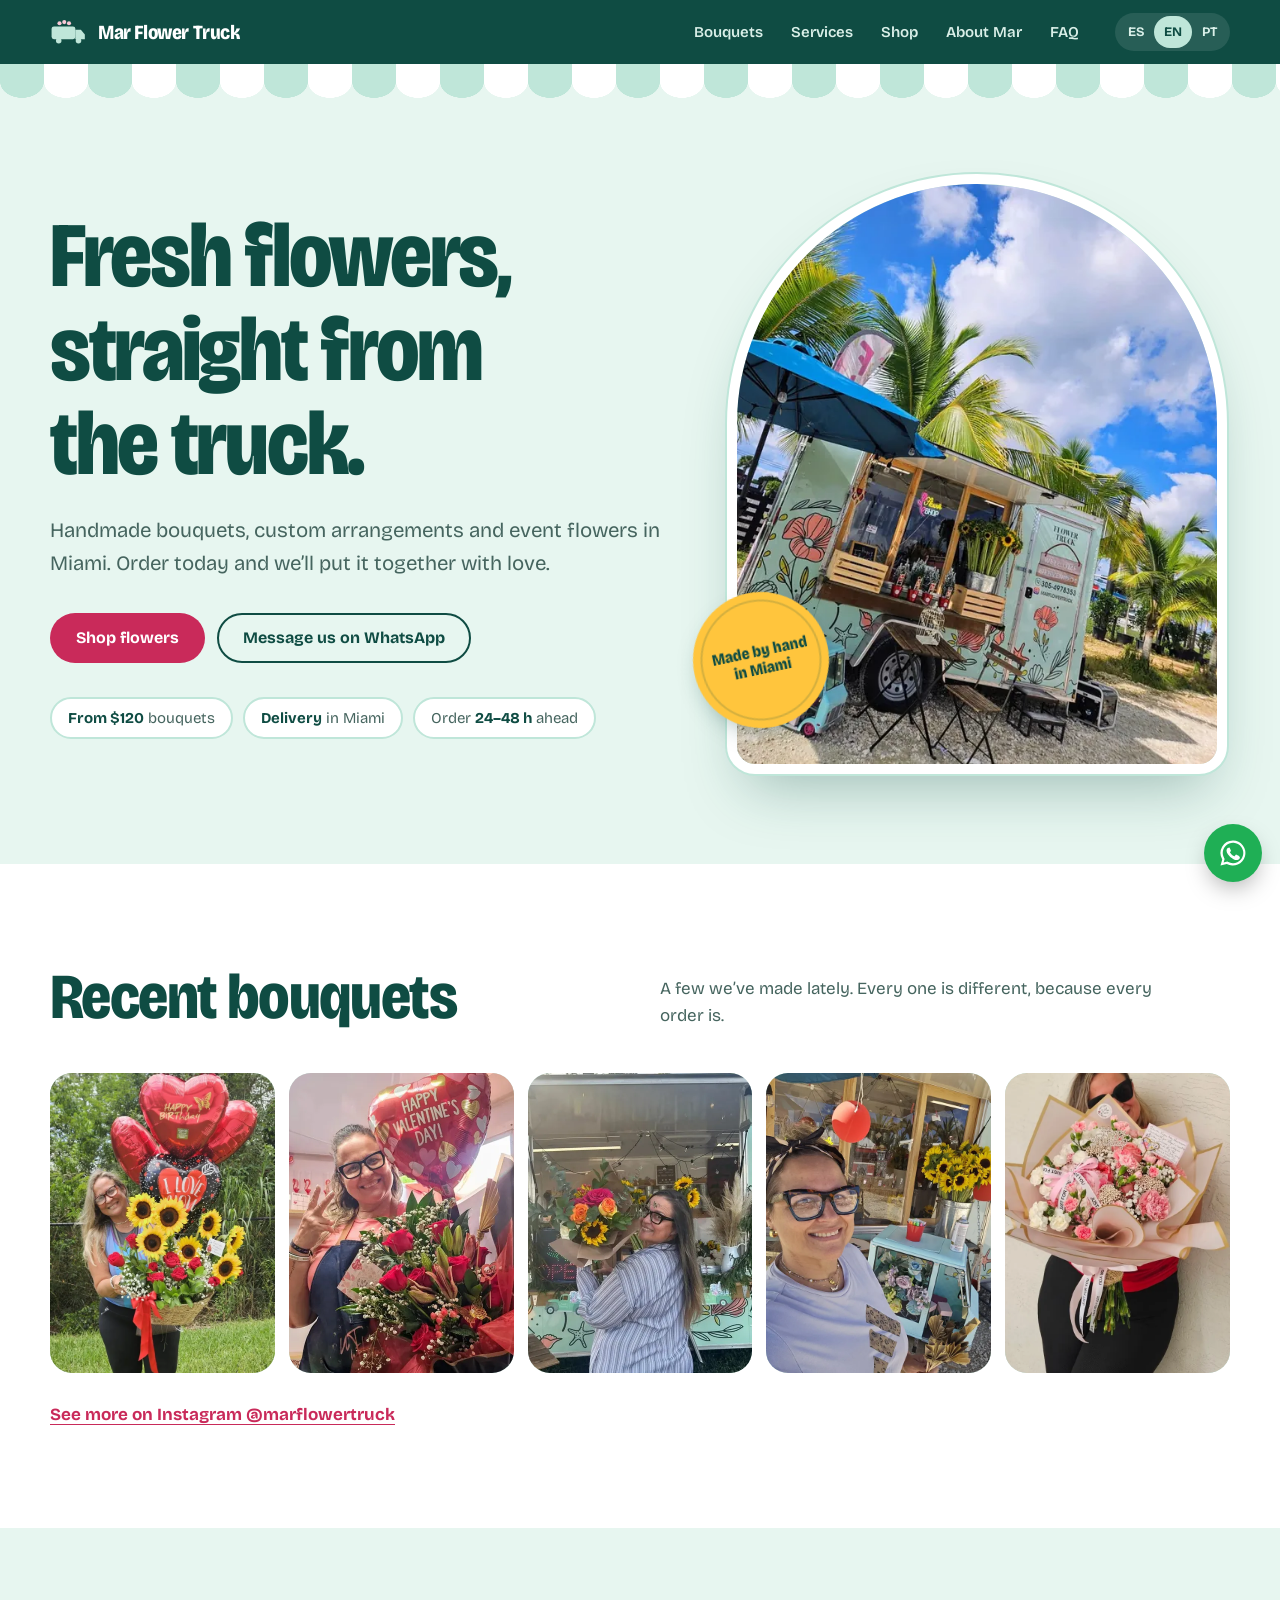
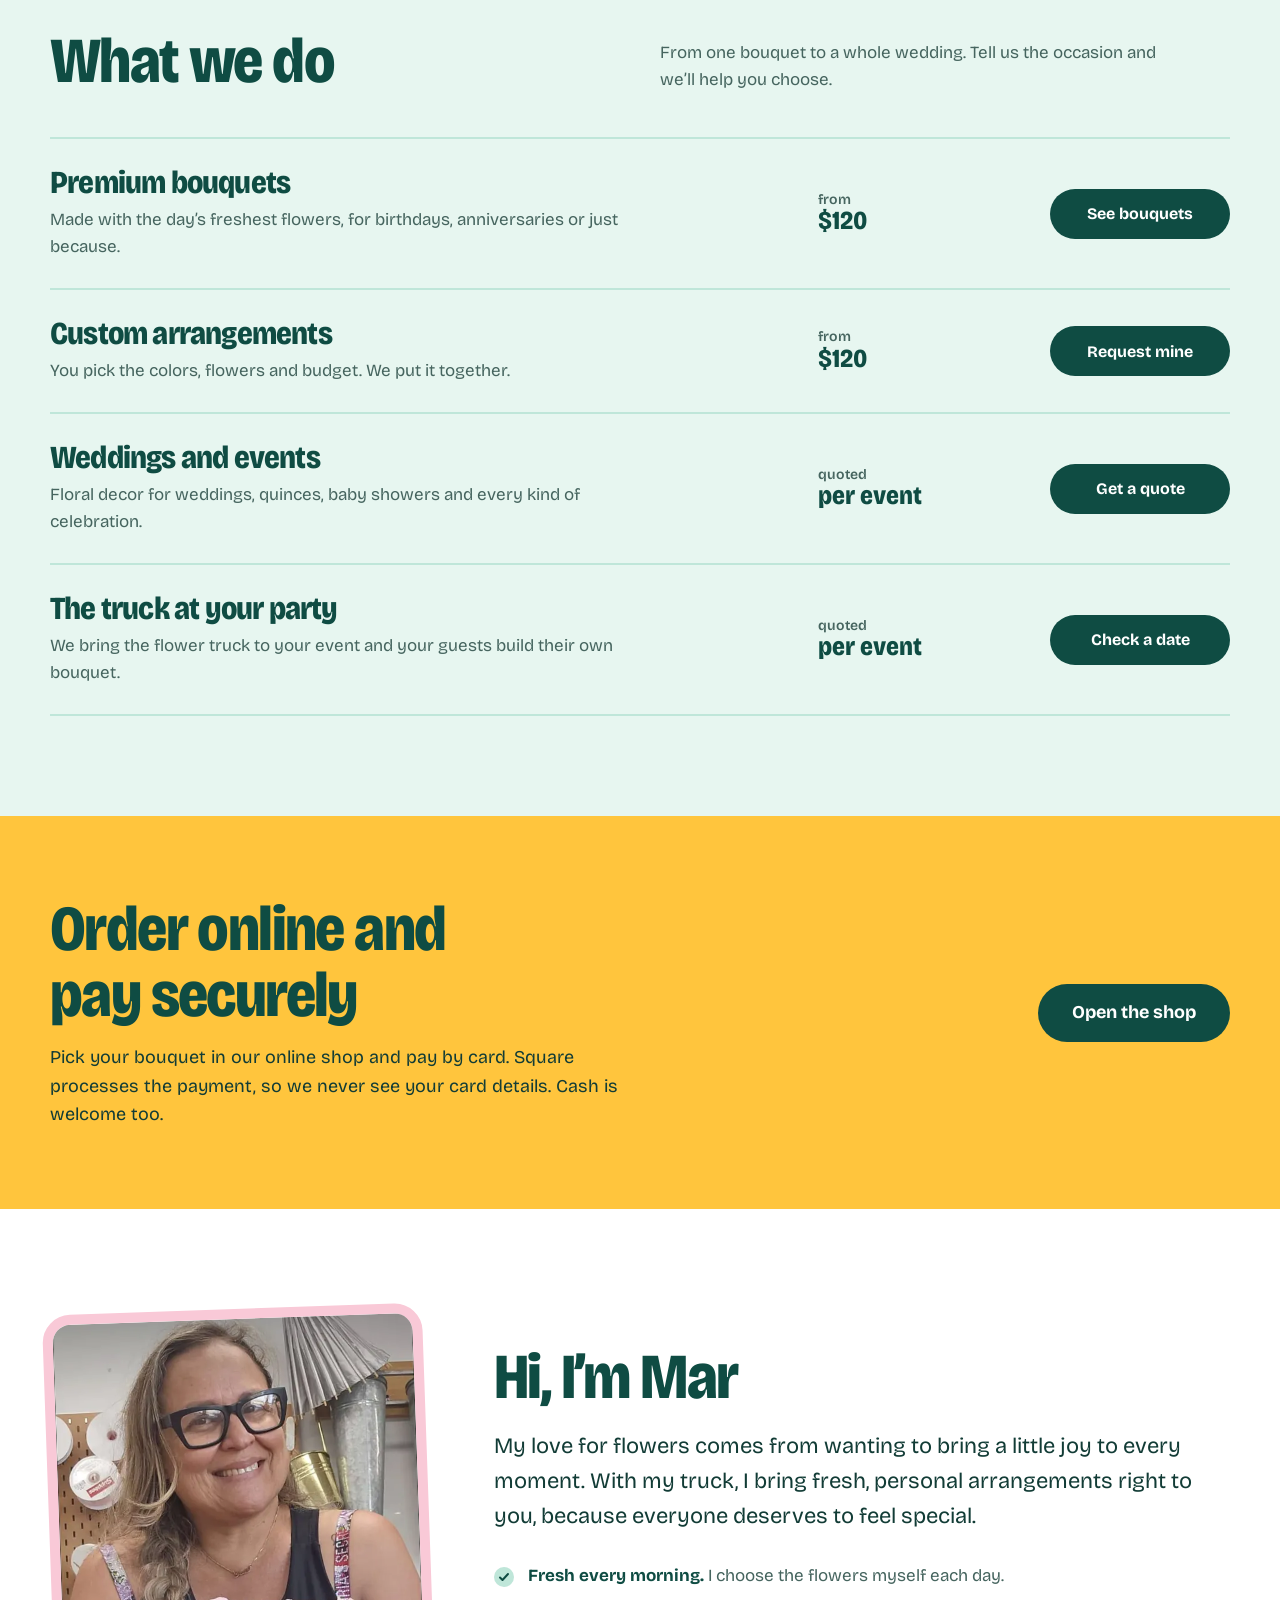
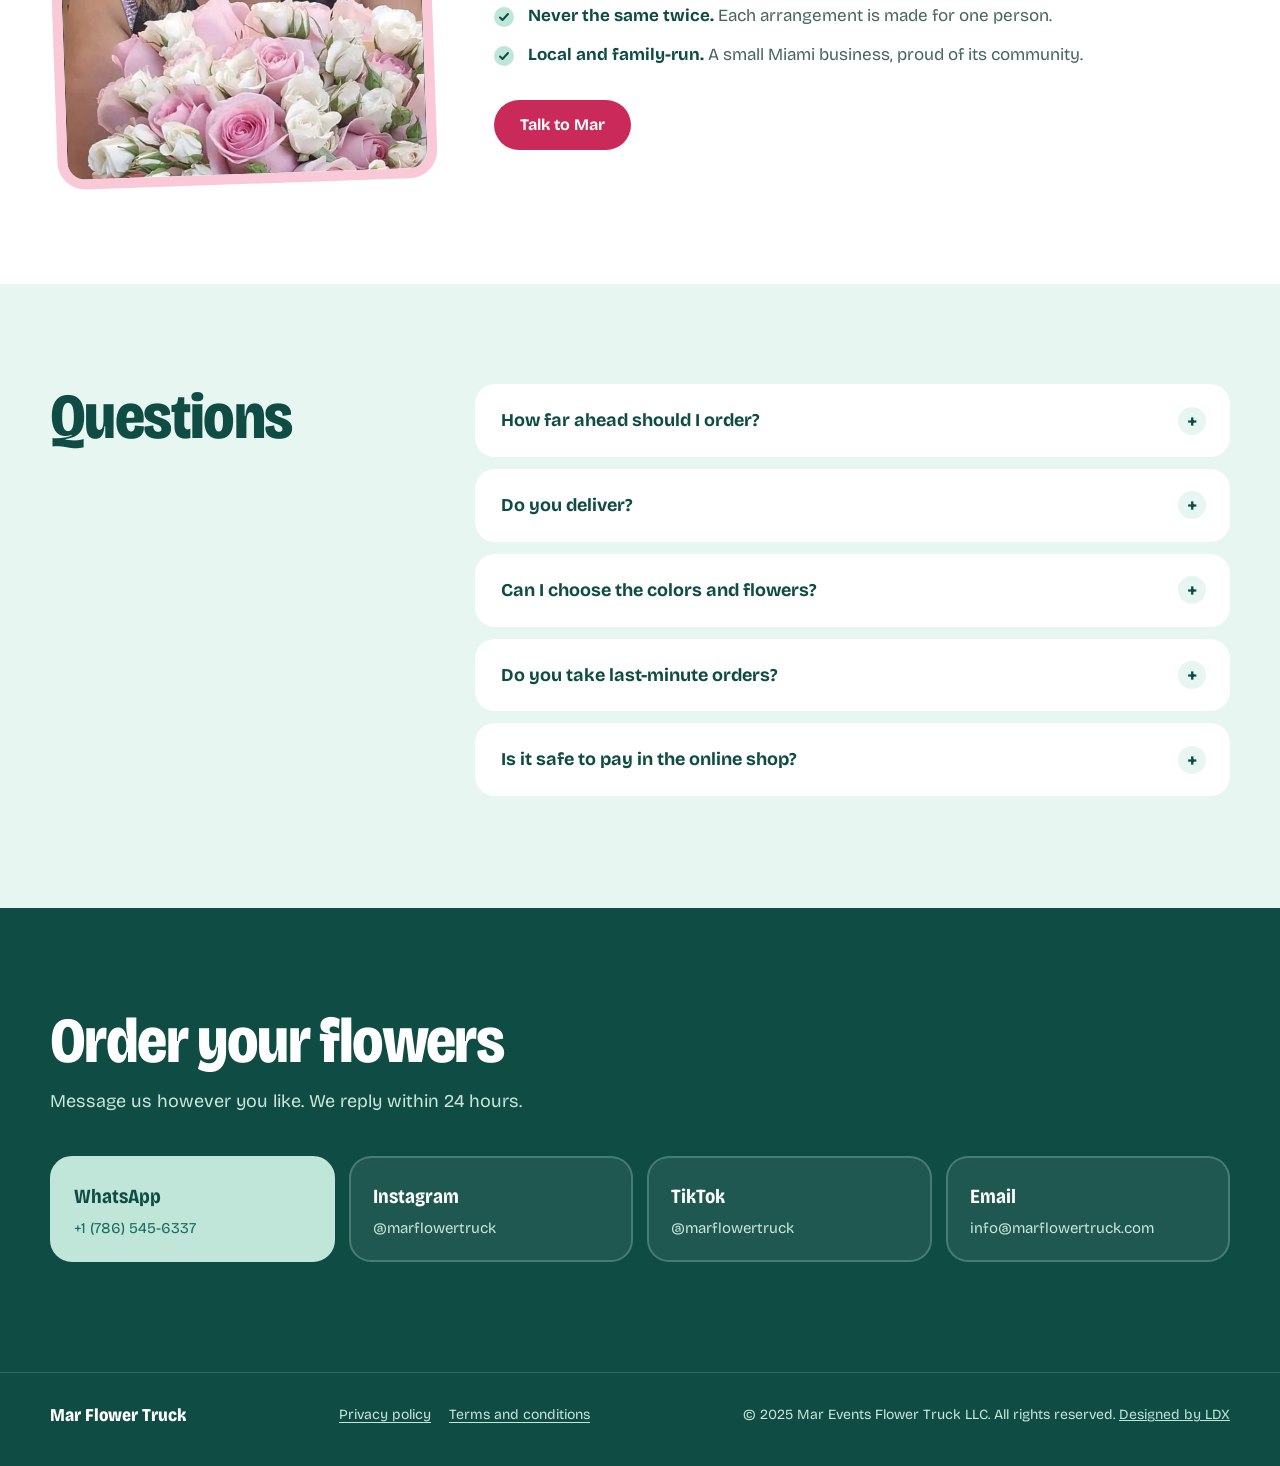
==== nuevo/index.html @ dcb6596c "Rediseño de prueba en /nuevo (no reemplaza la web actual) Co-Authored-By: Claude Opus 5.5 <noreply@a" ====
<!doctype html>
<html lang="es">
<head>
<meta charset="utf-8">
<meta name="viewport" content="width=device-width, initial-scale=1">
<meta name="robots" content="noindex, nofollow">
<title>Mar Flower Truck · Flores frescas en Miami</title>
<meta name="description" content="Ramos hechos a mano, arreglos personalizados y flores para eventos en Miami, directo de nuestro flower truck.">
<meta name="theme-color" content="#0F4C43">
<link rel="icon" href="../favicon.svg" type="image/svg+xml">
<link rel="preconnect" href="https://fonts.googleapis.com">
<link rel="preconnect" href="https://fonts.gstatic.com" crossorigin>
<link rel="stylesheet" href="https://fonts.googleapis.com/css2?family=Bricolage+Grotesque:opsz,wdth,wght@12..96,75..100,400..800&display=swap">
<link rel="stylesheet" href="style.css?v=1">
<link rel="preload" as="image" href="img/truck-1000.webp" imagesrcset="img/truck-600.webp 600w, img/truck-1000.webp 1000w" imagesizes="(max-width: 860px) 90vw, 520px">
</head>
<body>
<a class="skip" href="#main" data-en="Skip to content" data-pt="Pular para o conteúdo">Saltar al contenido</a>

<header class="top">
  <div class="wrap top-in">
    <a class="brand" href="#main" aria-label="Mar Flower Truck">
      <svg class="brand-ic" viewBox="0 0 48 32" aria-hidden="true"><rect x="2" y="9" width="30" height="16" rx="3"/><path d="M32 13h7l5 6v6H32z"/><circle cx="11" cy="27" r="3.5"/><circle cx="36" cy="27" r="3.5"/><circle cx="12" cy="5" r="2.6"/><circle cx="18" cy="3.5" r="2.6"/><circle cx="24" cy="5" r="2.6"/></svg>
      <span>Mar Flower Truck</span>
    </a>
    <nav class="menu" aria-label="Menú" data-en-aria="Menu" data-pt-aria="Menu">
      <a href="#ramos" data-en="Bouquets" data-pt="Buquês">Ramos</a>
      <a href="#servicios" data-en="Services" data-pt="Serviços">Servicios</a>
      <a href="#tienda" data-en="Shop" data-pt="Loja">Tienda</a>
      <a href="#mar" data-en="About Mar" data-pt="Sobre a Mar">Sobre Mar</a>
      <a href="#preguntas" data-en="FAQ" data-pt="Perguntas">Preguntas</a>
    </nav>
    <div class="langs" role="group" aria-label="Idioma" data-en-aria="Language" data-pt-aria="Idioma">
      <button type="button" data-set-lang="es" aria-pressed="true">ES</button>
      <button type="button" data-set-lang="en" aria-pressed="false">EN</button>
      <button type="button" data-set-lang="pt" aria-pressed="false">PT</button>
    </div>
  </div>
  <div class="awning" aria-hidden="true"></div>
</header>

<main id="main">

<section class="hero">
  <div class="wrap hero-in">
    <div class="hero-txt">
      <h1 data-en="Fresh flowers, straight from the truck." data-pt="Flores frescas, direto do truck.">Flores frescas, directo del truck.</h1>
      <p class="lead" data-en="Handmade bouquets, custom arrangements and event flowers in Miami. Order today and we’ll put it together with love." data-pt="Buquês feitos à mão, arranjos do seu jeito e flores para eventos em Miami. Peça hoje e montamos com carinho.">Ramos hechos a mano, arreglos a tu gusto y flores para tus eventos en Miami. Pide hoy y te lo preparamos con cariño.</p>
      <div class="ctas">
        <a class="btn btn-pink" href="https://mar-flower-truck.square.site" target="_blank" rel="noopener" data-en="Shop flowers" data-pt="Ver a loja">Ver la tienda</a>
        <a class="btn btn-line" href="https://wa.me/17865456337?text=Hola%20Mar%2C%20me%20interesa%20ordenar%20flores" target="_blank" rel="noopener" data-en="Message us on WhatsApp" data-pt="Falar no WhatsApp">Escribir por WhatsApp</a>
      </div>
      <ul class="facts">
        <li data-en-html="<b>From $120</b> bouquets" data-pt-html="Buquês <b>a partir de $120</b>">Ramos <b>desde $120</b></li>
        <li data-en-html="<b>Delivery</b> in Miami" data-pt-html="<b>Entrega</b> em Miami"><b>Entrega</b> en Miami</li>
        <li data-en-html="Order <b>24–48 h</b> ahead" data-pt-html="Peça com <b>24–48 h</b>">Pide con <b>24–48 h</b></li>
      </ul>
    </div>
    <figure class="hero-pic">
      <div class="window">
        <img src="img/truck-1000.webp" srcset="img/truck-600.webp 600w, img/truck-1000.webp 1000w" sizes="(max-width: 860px) 90vw, 520px" width="1000" height="1170" alt="El flower truck color menta de Mar, con flores pintadas a mano, bajo las palmeras" data-en-alt="Mar’s mint flower truck with hand-painted flowers, under the palm trees" data-pt-alt="O flower truck verde-menta da Mar, com flores pintadas à mão, sob as palmeiras">
      </div>
      <p class="sticker" data-en-html="Made by hand<br>in Miami" data-pt-html="Feito à mão<br>em Miami">Hecho a mano<br>en Miami</p>
    </figure>
  </div>
</section>

<section id="ramos" class="sec">
  <div class="wrap">
    <div class="head">
      <h2 data-en="Recent bouquets" data-pt="Buquês recentes">Ramos recientes</h2>
      <p data-en="A few we’ve made lately. Every one is different, because every order is." data-pt="Alguns que fizemos ultimamente. Cada um é diferente, porque cada pedido é.">Algunos de los que hemos hecho últimamente. Ninguno se repite, porque ningún pedido es igual.</p>
    </div>
    <div class="grid" tabindex="0" role="group" aria-label="Fotos de ramos" data-en-aria="Bouquet photos" data-pt-aria="Fotos de buquês">
      <figure class="g"><img loading="lazy" src="img/f1-600.webp" srcset="img/f1-600.webp 600w, img/f1-1000.webp 1000w" sizes="(max-width: 860px) 62vw, 230px" width="600" height="857" alt="Ramo de girasoles y rosas rojas con globos de cumpleaños" data-en-alt="Sunflower and red rose bouquet with birthday balloons" data-pt-alt="Buquê de girassóis e rosas vermelhas com balões de aniversário"></figure>
      <figure class="g"><img loading="lazy" src="img/f2-600.webp" srcset="img/f2-600.webp 600w, img/f2-1000.webp 1000w" sizes="(max-width: 860px) 62vw, 230px" width="600" height="600" alt="Mar con un ramo de rosas rojas y un globo de San Valentín" data-en-alt="Mar holding a red rose bouquet and a Valentine’s balloon" data-pt-alt="Mar com um buquê de rosas vermelhas e um balão de Dia dos Namorados"></figure>
      <figure class="g"><img loading="lazy" src="img/f4-600.webp" srcset="img/f4-600.webp 600w, img/f4-1000.webp 1000w" sizes="(max-width: 860px) 62vw, 230px" width="600" height="600" alt="Mar frente al truck con un ramo de rosas naranjas y girasoles" data-en-alt="Mar at the truck with a bouquet of orange roses and sunflowers" data-pt-alt="Mar em frente ao truck com um buquê de rosas laranja e girassóis"></figure>
      <figure class="g"><img loading="lazy" src="img/f3-600.webp" srcset="img/f3-600.webp 600w, img/f3-1000.webp 1000w" sizes="(max-width: 860px) 62vw, 230px" width="600" height="800" alt="Ramo grande de rosas rosadas y blancas" data-en-alt="Large bouquet of pink and white roses" data-pt-alt="Buquê grande de rosas cor-de-rosa e brancas"></figure>
      <figure class="g"><img loading="lazy" src="img/mar-600.webp" srcset="img/mar-600.webp 600w, img/mar-1000.webp 739w" sizes="(max-width: 860px) 62vw, 230px" width="600" height="999" alt="Ramo grande de rosas rosadas y claveles envuelto en papel rosa, con mensaje" data-en-alt="Large bouquet of pink roses and carnations in pink wrapping, with a message" data-pt-alt="Buquê grande de rosas cor-de-rosa e cravos em papel rosa, com mensagem"></figure>
    </div>
    <a class="more" href="https://www.instagram.com/marflowertruck" target="_blank" rel="noopener" data-en="See more on Instagram @marflowertruck" data-pt="Veja mais no Instagram @marflowertruck">Mira más en Instagram @marflowertruck</a>
  </div>
</section>

<section id="servicios" class="sec sec-mint">
  <div class="wrap">
    <div class="head">
      <h2 data-en="What we do" data-pt="O que fazemos">Lo que hacemos</h2>
      <p data-en="From one bouquet to a whole wedding. Tell us the occasion and we’ll help you choose." data-pt="De um buquê a um casamento inteiro. Conte a ocasião e ajudamos você a escolher.">Desde un ramo hasta una boda completa. Cuéntanos la ocasión y te ayudamos a elegir.</p>
    </div>
    <ul class="svc">
      <li>
        <div><h3 data-en="Premium bouquets" data-pt="Buquês premium">Ramos premium</h3><p data-en="Made with the day’s freshest flowers, for birthdays, anniversaries or just because." data-pt="Feitos com as flores mais frescas do dia, para aniversários, datas especiais ou só porque sim.">Hechos con las flores más frescas del día, para cumpleaños, aniversarios o porque sí.</p></div>
        <p class="price" data-en-html="<small>from</small> $120" data-pt-html="<small>a partir de</small> $120"><small>desde</small> $120</p>
        <a class="btn btn-sea" href="https://mar-flower-truck.square.site" target="_blank" rel="noopener" data-en="See bouquets" data-pt="Ver buquês">Ver ramos</a>
      </li>
      <li>
        <div><h3 data-en="Custom arrangements" data-pt="Arranjos personalizados">Arreglos personalizados</h3><p data-en="You pick the colors, flowers and budget. We put it together." data-pt="Você escolhe cores, flores e orçamento. Nós montamos.">Tú eliges colores, flores y presupuesto. Nosotros lo armamos.</p></div>
        <p class="price" data-en-html="<small>from</small> $120" data-pt-html="<small>a partir de</small> $120"><small>desde</small> $120</p>
        <a class="btn btn-sea" href="https://wa.me/17865456337?text=Hola%20Mar%2C%20quiero%20un%20arreglo%20personalizado" target="_blank" rel="noopener" data-en="Request mine" data-pt="Pedir o meu">Pedir el mío</a>
      </li>
      <li>
        <div><h3 data-en="Weddings and events" data-pt="Casamentos e eventos">Bodas y eventos</h3><p data-en="Floral decor for weddings, quinces, baby showers and every kind of celebration." data-pt="Decoração floral para casamentos, festas de quinze anos, chás de bebê e todo tipo de celebração.">Decoración floral para bodas, quinces, baby showers y cualquier celebración.</p></div>
        <p class="price" data-en-html="<small>quoted</small> per event" data-pt-html="<small>orçamento</small> por evento"><small>cotización</small> por evento</p>
        <a class="btn btn-sea" href="https://wa.me/17865456337?text=Hola%20Mar%2C%20quiero%20cotizar%20flores%20para%20un%20evento" target="_blank" rel="noopener" data-en="Get a quote" data-pt="Pedir orçamento">Pedir cotización</a>
      </li>
      <li class="svc-truck">
        <div><h3 data-en="The truck at your party" data-pt="O truck na sua festa">El truck en tu fiesta</h3><p data-en="We bring the flower truck to your event and your guests build their own bouquet." data-pt="Levamos o flower truck ao seu evento e seus convidados montam o próprio buquê.">Llevamos el flower truck a tu evento y tus invitados arman su propio ramo.</p></div>
        <p class="price" data-en-html="<small>quoted</small> per event" data-pt-html="<small>orçamento</small> por evento"><small>cotización</small> por evento</p>
        <a class="btn btn-sea" href="https://wa.me/17865456337?text=Hola%20Mar%2C%20quiero%20el%20flower%20truck%20en%20mi%20evento" target="_blank" rel="noopener" data-en="Check a date" data-pt="Consultar data">Consultar fecha</a>
      </li>
    </ul>
  </div>
</section>

<section id="tienda" class="shop">
  <div class="wrap shop-in">
    <div>
      <h2 data-en="Order online and pay securely" data-pt="Peça online e pague com segurança">Pide en línea y paga seguro</h2>
      <p data-en="Pick your bouquet in our online shop and pay by card. Square processes the payment, so we never see your card details. Cash is welcome too." data-pt="Escolha seu buquê na nossa loja online e pague com cartão. O Square processa o pagamento, então nunca vemos os dados do seu cartão. Também aceitamos dinheiro.">Elige tu ramo en nuestra tienda en línea y paga con tarjeta. Square procesa el pago, así que nunca vemos los datos de tu tarjeta. También aceptamos efectivo.</p>
    </div>
    <a class="btn btn-sea btn-lg" href="https://mar-flower-truck.square.site" target="_blank" rel="noopener" data-en="Open the shop" data-pt="Abrir a loja">Abrir la tienda</a>
  </div>
</section>

<section id="mar" class="sec">
  <div class="wrap about">
    <figure class="about-pic"><img src="img/f5-600.webp" srcset="img/f5-600.webp 600w, img/f5-1000.webp 945w" sizes="(max-width: 860px) 80vw, 380px" width="600" height="1300" alt="Mar sonriendo con un ramo de rosas rosadas y blancas" data-en-alt="Mar smiling with a bouquet of pink and white roses" data-pt-alt="Mar sorrindo com um buquê de rosas cor-de-rosa e brancas"></figure>
    <div class="about-txt">
      <h2 data-en="Hi, I’m Mar" data-pt="Oi, eu sou a Mar">Hola, soy Mar</h2>
      <p class="big" data-en="My love for flowers comes from wanting to bring a little joy to every moment. With my truck, I bring fresh, personal arrangements right to you, because everyone deserves to feel special." data-pt="Meu amor pelas flores vem da vontade de levar um pouco de alegria a cada momento. Com meu truck, levo arranjos frescos e personalizados até você, porque todo mundo merece se sentir especial.">Mi amor por las flores nace de querer llevar alegría a cada momento. Con mi truck te llevo arreglos frescos y personalizados, porque todos merecemos sentirnos especiales.</p>
      <ul class="ticks">
        <li data-en-html="<b>Fresh every morning.</b> I choose the flowers myself each day." data-pt-html="<b>Frescas toda manhã.</b> Eu mesma escolho as flores todos os dias."><b>Frescas cada mañana.</b> Yo misma escojo las flores cada día.</li>
        <li data-en-html="<b>Never the same twice.</b> Each arrangement is made for one person." data-pt-html="<b>Nunca igual.</b> Cada arranjo é feito para uma pessoa."><b>Nunca iguales.</b> Cada arreglo se hace para una persona.</li>
        <li data-en-html="<b>Local and family-run.</b> A small Miami business, proud of its community." data-pt-html="<b>Local e familiar.</b> Um pequeno negócio de Miami, orgulhoso da sua comunidade."><b>Local y familiar.</b> Un negocio pequeño de Miami, orgulloso de su comunidad.</li>
      </ul>
      <a class="btn btn-pink" href="https://wa.me/17865456337?text=Hola%20Mar" target="_blank" rel="noopener" data-en="Talk to Mar" data-pt="Falar com a Mar">Hablar con Mar</a>
    </div>
  </div>
</section>

<section id="preguntas" class="sec sec-mint">
  <div class="wrap faq-wrap">
    <h2 data-en="Questions" data-pt="Perguntas">Preguntas</h2>
    <div class="faq">
      <details><summary data-en="How far ahead should I order?" data-pt="Com quanta antecedência devo pedir?">¿Con cuánta anticipación debo pedir?</summary><p data-en="For regular orders, 24 to 48 hours is enough. For weddings and large events, reach out 2 to 4 weeks ahead." data-pt="Para pedidos normais, 24 a 48 horas bastam. Para casamentos e grandes eventos, fale conosco com 2 a 4 semanas de antecedência.">Para pedidos normales, con 24 a 48 horas basta. Para bodas y eventos grandes, escríbenos con 2 a 4 semanas de anticipación.</p></details>
      <details><summary data-en="Do you deliver?" data-pt="Vocês fazem entrega?">¿Hacen entregas a domicilio?</summary><p data-en="Yes, in the local area. Message us to confirm your zone and the delivery cost." data-pt="Sim, na região local. Fale conosco para confirmar sua região e o custo da entrega.">Sí, en el área local. Escríbenos para confirmar tu zona y el costo de envío.</p></details>
      <details><summary data-en="Can I choose the colors and flowers?" data-pt="Posso escolher as cores e flores?">¿Puedo elegir los colores y las flores?</summary><p data-en="Of course. Send us your preferences on WhatsApp and we’ll suggest an arrangement." data-pt="Claro. Mande suas preferências pelo WhatsApp e sugerimos um arranjo.">Claro. Mándanos tus preferencias por WhatsApp y te proponemos un arreglo.</p></details>
      <details><summary data-en="Do you take last-minute orders?" data-pt="Aceitam pedidos de última hora?">¿Aceptan pedidos de último minuto?</summary><p data-en="We always try. Message us on WhatsApp as soon as you can and we’ll do our best." data-pt="Sempre tentamos. Fale conosco pelo WhatsApp o quanto antes e faremos o possível.">Siempre lo intentamos. Escríbenos por WhatsApp lo antes posible y haremos todo por ayudarte.</p></details>
      <details><summary data-en="Is it safe to pay in the online shop?" data-pt="É seguro pagar na loja online?">¿Es seguro pagar en la tienda en línea?</summary><p data-en="Yes. Payments are processed by Square, and we never see your card information." data-pt="Sim. Os pagamentos são processados pelo Square e nunca vemos as informações do seu cartão.">Sí. Los pagos los procesa Square y nosotros nunca vemos la información de tu tarjeta.</p></details>
    </div>
  </div>
</section>

<section id="contacto" class="contact">
  <div class="wrap contact-in">
    <h2 data-en="Order your flowers" data-pt="Peça suas flores">Pide tus flores</h2>
    <p data-en="Message us however you like. We reply within 24 hours." data-pt="Fale conosco como preferir. Respondemos em até 24 horas.">Escríbenos por donde prefieras. Te respondemos en menos de 24 horas.</p>
    <ul class="channels">
      <li><a href="https://wa.me/17865456337?text=Hola%20Mar%2C%20me%20interesa%20ordenar%20flores" target="_blank" rel="noopener"><b>WhatsApp</b><span>+1 (786) 545-6337</span></a></li>
      <li><a href="https://www.instagram.com/marflowertruck" target="_blank" rel="noopener"><b>Instagram</b><span>@marflowertruck</span></a></li>
      <li><a href="https://www.tiktok.com/@marflowertruck" target="_blank" rel="noopener"><b>TikTok</b><span>@marflowertruck</span></a></li>
      <li><a href="mailto:info@marflowertruck.com"><b data-en="Email" data-pt="E-mail">Correo</b><span>info@marflowertruck.com</span></a></li>
    </ul>
  </div>
</section>

</main>

<footer class="foot">
  <div class="wrap foot-in">
    <p class="foot-brand">Mar Flower Truck</p>
    <p class="foot-legal"><button type="button" data-policy="privacy" data-en="Privacy policy" data-pt="Política de privacidade">Política de privacidad</button><button type="button" data-policy="terms" data-en="Terms and conditions" data-pt="Termos e condições">Términos y condiciones</button></p>
    <p class="foot-copy"><span data-en="© 2025 Mar Events Flower Truck LLC. All rights reserved." data-pt="© 2025 Mar Events Flower Truck LLC. Todos os direitos reservados.">© 2025 Mar Events Flower Truck LLC. Todos los derechos reservados.</span> <a href="https://ldxwebsites.com" target="_blank" rel="noopener" data-en="Designed by LDX" data-pt="Desenvolvido por LDX">Diseñado por LDX</a></p>
  </div>
</footer>

<a class="wa" href="https://wa.me/17865456337?text=Hola%20Mar%2C%20me%20interesa%20ordenar%20flores" target="_blank" rel="noopener" aria-label="Escribir por WhatsApp" data-en-aria="Message us on WhatsApp" data-pt-aria="Falar no WhatsApp"><svg viewBox="0 0 24 24" aria-hidden="true"><path d="M12 2a10 10 0 0 0-8.6 15.1L2 22l5-1.3A10 10 0 1 0 12 2Zm0 18.2a8.2 8.2 0 0 1-4.2-1.2l-.3-.2-3 .8.8-2.9-.2-.3A8.2 8.2 0 1 1 12 20.2Zm4.5-6.1c-.2-.1-1.5-.7-1.7-.8-.2-.1-.4-.1-.6.1l-.8 1c-.1.2-.3.2-.5.1a6.7 6.7 0 0 1-3.3-2.9c-.3-.4.2-.4.7-1.3.1-.2 0-.3 0-.4l-.8-1.8c-.2-.5-.4-.4-.6-.4h-.5a1 1 0 0 0-.7.3 3 3 0 0 0-.9 2.2 5.2 5.2 0 0 0 1.1 2.7 11.8 11.8 0 0 0 4.5 4c1.7.7 2.3.8 3.2.6.5-.1 1.5-.6 1.7-1.2.2-.6.2-1.1.2-1.2-.1-.1-.3-.2-.5-.3Z"/></svg></a>

<dialog class="policy" id="policy" aria-labelledby="policyBody">
  <form method="dialog"><button class="policy-x" aria-label="Cerrar" data-en-aria="Close" data-pt-aria="Fechar">×</button></form>
  <div id="policyBody"></div>
</dialog>

<script src="app.js?v=1"></script>
</body>
</html>
---- nuevo/style.css ----
/* Mar Flower Truck · rediseño. Colores tomados del truck: menta, verde mar, hibisco y girasol. */
:root{
  --mint:#BFE6D9;      /* pintura del truck */
  --mint-soft:#E7F6F0;
  --sea:#0F4C43;       /* texto y fondos oscuros */
  --sea-2:#1C6B5E;
  --pink:#C92A5A;      /* hibisco: botones */
  --pink-soft:#F9C9D7;
  --sun:#FFC53D;       /* girasol */
  --white:#FFFFFF;
  --ink:#123C36;
  --muted:#46655F;
  --r-lg:28px;
  --font:'Bricolage Grotesque', system-ui, -apple-system, 'Segoe UI', sans-serif;
}
*{box-sizing:border-box}
html{scroll-behavior:smooth;scroll-padding-top:96px}
body{margin:0;font-family:var(--font);font-size:17px;line-height:1.6;color:var(--ink);background:var(--white);-webkit-font-smoothing:antialiased}
img{display:block;max-width:100%;height:auto}
a{color:inherit}
h1,h2,h3{margin:0;font-weight:800;line-height:1.02;letter-spacing:-.025em;font-stretch:85%}
p{margin:0}
.wrap{width:min(1180px,100% - 40px);margin-inline:auto}
:focus-visible{outline:3px solid var(--sun);outline-offset:3px;border-radius:6px}
.skip{position:absolute;left:12px;top:-60px;z-index:100;background:var(--sea);color:#fff;padding:10px 16px;border-radius:999px;text-decoration:none}
.skip:focus{top:12px}

/* ---------- Barra superior + toldo ---------- */
.top{position:sticky;top:0;z-index:30}
.top-in{display:flex;align-items:center;gap:24px;min-height:64px;background:var(--sea);color:#fff;width:100%;padding-inline:max(20px,(100% - 1180px)/2);max-width:none}
.brand{display:flex;align-items:center;gap:10px;text-decoration:none;font-weight:800;font-size:20px;letter-spacing:-.02em;font-stretch:85%;white-space:nowrap}
.brand-ic{width:38px;height:26px;fill:var(--mint)}
.brand-ic circle:nth-of-type(n+3){fill:var(--pink-soft)}
.menu{display:flex;gap:4px;margin-left:auto}
.menu a{text-decoration:none;font-size:15px;font-weight:600;padding:8px 12px;border-radius:999px;color:#D9EFE8}
.menu a:hover{background:rgba(255,255,255,.1);color:#fff}
.langs{display:flex;background:rgba(255,255,255,.1);border-radius:999px;padding:3px}
.langs button{font:inherit;font-size:13px;font-weight:700;border:0;background:none;color:#D9EFE8;padding:6px 10px;border-radius:999px;cursor:pointer}
.langs button[aria-pressed="true"]{background:var(--mint);color:var(--sea)}
/* El toldo rayado con borde ondulado, como el de un food truck */
.awning{height:34px;background:repeating-linear-gradient(90deg,var(--mint) 0 44px,var(--white) 44px 88px);
  -webkit-mask:radial-gradient(22px 16px at 22px 0,#000 98%,transparent) 0 18px/44px 16px repeat-x,linear-gradient(#000 0 0) top/100% 18px no-repeat;
          mask:radial-gradient(22px 16px at 22px 0,#000 98%,transparent) 0 18px/44px 16px repeat-x,linear-gradient(#000 0 0) top/100% 18px no-repeat;
  filter:drop-shadow(0 4px 0 rgba(15,76,67,.12));transform-origin:top}

/* ---------- Hero ---------- */
.hero{background:var(--mint-soft);margin-top:-34px;padding:110px 0 90px;overflow:hidden}
.hero-in{display:grid;grid-template-columns:minmax(0,1.1fr) minmax(0,.9fr);gap:56px;align-items:center}
.hero h1{font-size:clamp(46px,7.2vw,98px);color:var(--sea);max-width:11ch}
.lead{font-size:clamp(18px,1.6vw,21px);color:var(--muted);max-width:34em;margin-top:24px}
.ctas{display:flex;flex-wrap:wrap;gap:12px;margin-top:32px}
.facts{list-style:none;display:flex;flex-wrap:wrap;gap:10px;padding:0;margin:34px 0 0}
.facts li{background:var(--white);border:2px solid var(--mint);border-radius:999px;padding:7px 16px;font-size:15px;color:var(--muted)}
.facts b{color:var(--sea)}
.hero-pic{position:relative;margin:0;justify-self:center;width:min(100%,500px)}
/* Marco en forma de ventanilla del truck */
.window{border-radius:250px 250px var(--r-lg) var(--r-lg);overflow:hidden;border:10px solid var(--white);box-shadow:0 0 0 2px var(--mint),0 30px 60px -20px rgba(15,76,67,.35);aspect-ratio:5/6;background:var(--mint)}
.window img{width:100%;height:100%;object-fit:cover;object-position:50% 70%}
.sticker{position:absolute;left:-34px;bottom:46px;width:136px;height:136px;border-radius:50%;background:var(--sun);color:var(--sea);display:grid;place-items:center;text-align:center;font-weight:800;font-size:16px;line-height:1.1;font-stretch:85%;transform:rotate(-12deg);box-shadow:0 10px 24px -8px rgba(15,76,67,.4);
  background-image:radial-gradient(circle,transparent 58px,rgba(15,76,67,.18) 59px 60px,transparent 61px)}

/* ---------- Botones ---------- */
.btn{display:inline-flex;align-items:center;justify-content:center;min-height:50px;padding:0 24px;border-radius:999px;font-weight:700;font-size:16px;text-decoration:none;border:2px solid transparent;transition:transform .15s,background-color .15s}
.btn:hover{transform:translateY(-2px)}
.btn-pink{background:var(--pink);color:#fff}
.btn-pink:hover{background:#B0214D}
.btn-line{border-color:var(--sea);color:var(--sea)}
.btn-line:hover{background:var(--sea);color:#fff}
.btn-sea{background:var(--sea);color:#fff}
.btn-sea:hover{background:var(--sea-2)}
.btn-lg{min-height:58px;padding:0 32px;font-size:18px}

/* ---------- Secciones ---------- */
.sec{padding:100px 0}
.sec-mint{background:var(--mint-soft)}
.head{display:grid;grid-template-columns:minmax(0,1fr) minmax(0,1fr);gap:40px;align-items:end;margin-bottom:44px}
.head h2,.faq-wrap h2,.shop h2,.about h2,.contact h2{font-size:clamp(36px,5vw,64px);color:var(--sea)}
.head p{color:var(--muted);max-width:30em}

/* Galería: tira de fotos del mismo alto; en celular se desliza de lado */
.grid{display:grid;grid-template-columns:repeat(5,minmax(0,1fr));gap:14px}
.g{margin:0;border-radius:22px;overflow:hidden;background:var(--mint);aspect-ratio:3/4}
.g img{width:100%;height:100%;object-fit:cover;object-position:50% 35%}
.more{display:inline-block;margin-top:28px;font-weight:700;color:var(--pink);text-underline-offset:4px}

/* Servicios en filas */
.svc{list-style:none;margin:0;padding:0;border-top:2px solid var(--mint)}
.svc li{display:grid;grid-template-columns:minmax(0,1fr) 200px auto;gap:32px;align-items:center;padding:28px 0;border-bottom:2px solid var(--mint)}
.svc h3{font-size:clamp(24px,2.6vw,32px);color:var(--sea)}
.svc li p:not(.price){color:var(--muted);margin-top:6px;max-width:36em}
.price{font-size:26px;font-weight:800;color:var(--sea);font-stretch:85%;line-height:1.1}
.price small{display:block;font-size:14px;font-weight:600;color:var(--muted);font-stretch:100%}
.svc .btn{min-width:180px}

/* Tienda */
.shop{background:var(--sun);padding:80px 0}
.shop-in{display:flex;align-items:center;justify-content:space-between;gap:40px}
.shop h2{max-width:14ch}
.shop p{color:var(--ink);max-width:34em;margin-top:16px;font-size:18px}

/* Sobre Mar */
.about{display:grid;grid-template-columns:380px minmax(0,1fr);gap:64px;align-items:center}
.about-pic{margin:0;aspect-ratio:4/5;border-radius:var(--r-lg);overflow:hidden;border:10px solid var(--pink-soft);transform:rotate(-2deg)}
.about-pic img{width:100%;height:100%;object-fit:cover;object-position:50% 20%}
.big{font-size:clamp(19px,1.8vw,22px);margin-top:20px;max-width:32em}
.ticks{list-style:none;padding:0;margin:28px 0 32px;display:grid;gap:12px}
.ticks li{position:relative;padding-left:34px;color:var(--muted)}
.ticks li::before{content:"";position:absolute;left:0;top:5px;width:20px;height:20px;border-radius:50%;background:var(--mint) no-repeat center/12px url("data:image/svg+xml,%3Csvg xmlns='http://www.w3.org/2000/svg' viewBox='0 0 12 12'%3E%3Cpath d='M2 6.5l2.5 2.5L10 3' fill='none' stroke='%230F4C43' stroke-width='2' stroke-linecap='round' stroke-linejoin='round'/%3E%3C/svg%3E")}
.ticks b{color:var(--sea)}

/* Preguntas */
.faq-wrap{display:grid;grid-template-columns:minmax(0,1fr) minmax(0,2fr);gap:48px;align-items:start}
.faq details{background:var(--white);border-radius:20px;margin-bottom:12px;border:2px solid transparent}
.faq details[open]{border-color:var(--mint)}
.faq summary{cursor:pointer;list-style:none;padding:20px 60px 20px 24px;font-weight:700;font-size:18px;color:var(--sea);position:relative}
.faq summary::-webkit-details-marker{display:none}
.faq summary::after{content:"+";position:absolute;right:22px;top:50%;transform:translateY(-50%);width:28px;height:28px;border-radius:50%;background:var(--mint-soft);display:grid;place-items:center;font-size:20px;line-height:1}
.faq details[open] summary::after{content:"−"}
.faq details p{padding:0 24px 22px;color:var(--muted)}

/* Contacto */
.contact{background:var(--sea);color:#fff;padding:100px 0 110px;position:relative}
.contact h2{color:#fff}
.contact-in>p{color:#C9E6DD;margin-top:14px;font-size:18px}
.channels{list-style:none;padding:0;margin:40px 0 0;display:grid;grid-template-columns:repeat(4,minmax(0,1fr));gap:14px}
.channels a{display:flex;flex-direction:column;gap:4px;text-decoration:none;background:rgba(255,255,255,.07);border:2px solid rgba(191,230,217,.25);border-radius:22px;padding:22px 22px 20px;transition:background-color .15s,border-color .15s}
.channels a:hover{background:rgba(255,255,255,.12);border-color:var(--mint)}
.channels b{font-size:20px;font-stretch:85%}
.channels span{color:#C9E6DD;font-size:15px;overflow-wrap:anywhere}
.channels li:first-child a{background:var(--mint);color:var(--sea);border-color:var(--mint)}
.channels li:first-child span{color:var(--sea-2)}

/* Pie */
.foot{background:var(--sea);color:#C9E6DD;border-top:1px solid rgba(191,230,217,.2);padding:28px 0 36px;font-size:14px}
.foot-in{display:flex;flex-wrap:wrap;gap:12px 28px;align-items:center;justify-content:space-between}
.foot-brand{font-weight:800;color:#fff;font-size:18px;font-stretch:85%}
.foot-legal{display:flex;gap:18px}
.foot-legal button{font:inherit;background:none;border:0;color:inherit;padding:0;cursor:pointer;text-decoration:underline;text-underline-offset:3px}
.foot-copy a{color:var(--mint)}

/* WhatsApp flotante */
.wa{position:fixed;right:18px;bottom:18px;z-index:40;width:58px;height:58px;border-radius:50%;background:#1FAF55;display:grid;place-items:center;box-shadow:0 10px 24px -6px rgba(0,0,0,.35)}
.wa svg{width:30px;height:30px;fill:#fff}

/* Políticas */
.policy{border:0;border-radius:24px;max-width:640px;width:calc(100% - 32px);padding:36px 32px 28px;color:var(--ink);font-family:var(--font)}
.policy::backdrop{background:rgba(15,76,67,.55)}
.policy h2{font-size:30px;color:var(--sea);margin-bottom:12px}
.policy h3{font-size:19px;color:var(--sea);margin:20px 0 6px;font-stretch:100%;letter-spacing:0}
.policy p{color:var(--muted);margin-bottom:8px}
.policy-x{position:absolute;right:14px;top:12px;width:40px;height:40px;border-radius:50%;border:0;background:var(--mint-soft);color:var(--sea);font-size:24px;cursor:pointer}

/* Un solo momento de movimiento: el toldo baja y el sticker gira al cargar */
@media (prefers-reduced-motion:no-preference){
  .awning{animation:drop .7s cubic-bezier(.3,1.4,.5,1) both}
  .sticker{animation:spin .9s .35s cubic-bezier(.3,1.3,.5,1) both}
  @keyframes drop{from{transform:scaleY(0)}to{transform:scaleY(1)}}
  @keyframes spin{from{transform:rotate(-120deg) scale(.4);opacity:0}to{transform:rotate(-12deg) scale(1);opacity:1}}
}
@media (prefers-reduced-motion:reduce){html{scroll-behavior:auto}.btn{transition:none}}

/* ---------- Responsive ---------- */
@media (max-width:1020px){
  .menu{display:none}
  .langs{margin-left:auto}
  .svc li{grid-template-columns:minmax(0,1fr) auto;gap:16px 24px}
  .svc li>div{grid-column:1/-1}
  .channels{grid-template-columns:repeat(2,minmax(0,1fr))}
}
@media (max-width:860px){
  .hero{padding:90px 0 70px}
  .hero-in{grid-template-columns:1fr;gap:48px}
  .hero-pic{width:min(100%,400px)}
  .sticker{left:-10px;width:112px;height:112px;font-size:14px;background-image:radial-gradient(circle,transparent 47px,rgba(15,76,67,.18) 48px 49px,transparent 50px)}
  .head{grid-template-columns:1fr;gap:14px}
  .about{grid-template-columns:1fr;gap:40px}
  .about-pic{max-width:340px}
  .faq-wrap{grid-template-columns:1fr;gap:24px}
  .shop-in{flex-direction:column;align-items:flex-start}
  .sec{padding:72px 0}
}
@media (max-width:860px){
  .grid{grid-template-columns:none;grid-auto-flow:column;grid-auto-columns:min(62vw,300px);overflow-x:auto;scroll-snap-type:x mandatory;padding-bottom:8px;margin-inline:-20px;padding-inline:20px;scroll-padding-inline:20px}
  .g{scroll-snap-align:start;border-radius:18px}
}
@media (max-width:520px){
  body{font-size:16px}
  .brand span{font-size:17px}
  .brand-ic{width:32px}
  .top-in{gap:12px}
  .channels{grid-template-columns:1fr}
  .svc .btn{min-width:0}
  .svc li{grid-template-columns:1fr}
  .price small{display:inline;margin-right:4px}
  .btn{width:100%}
  .ctas .btn{width:100%}
}
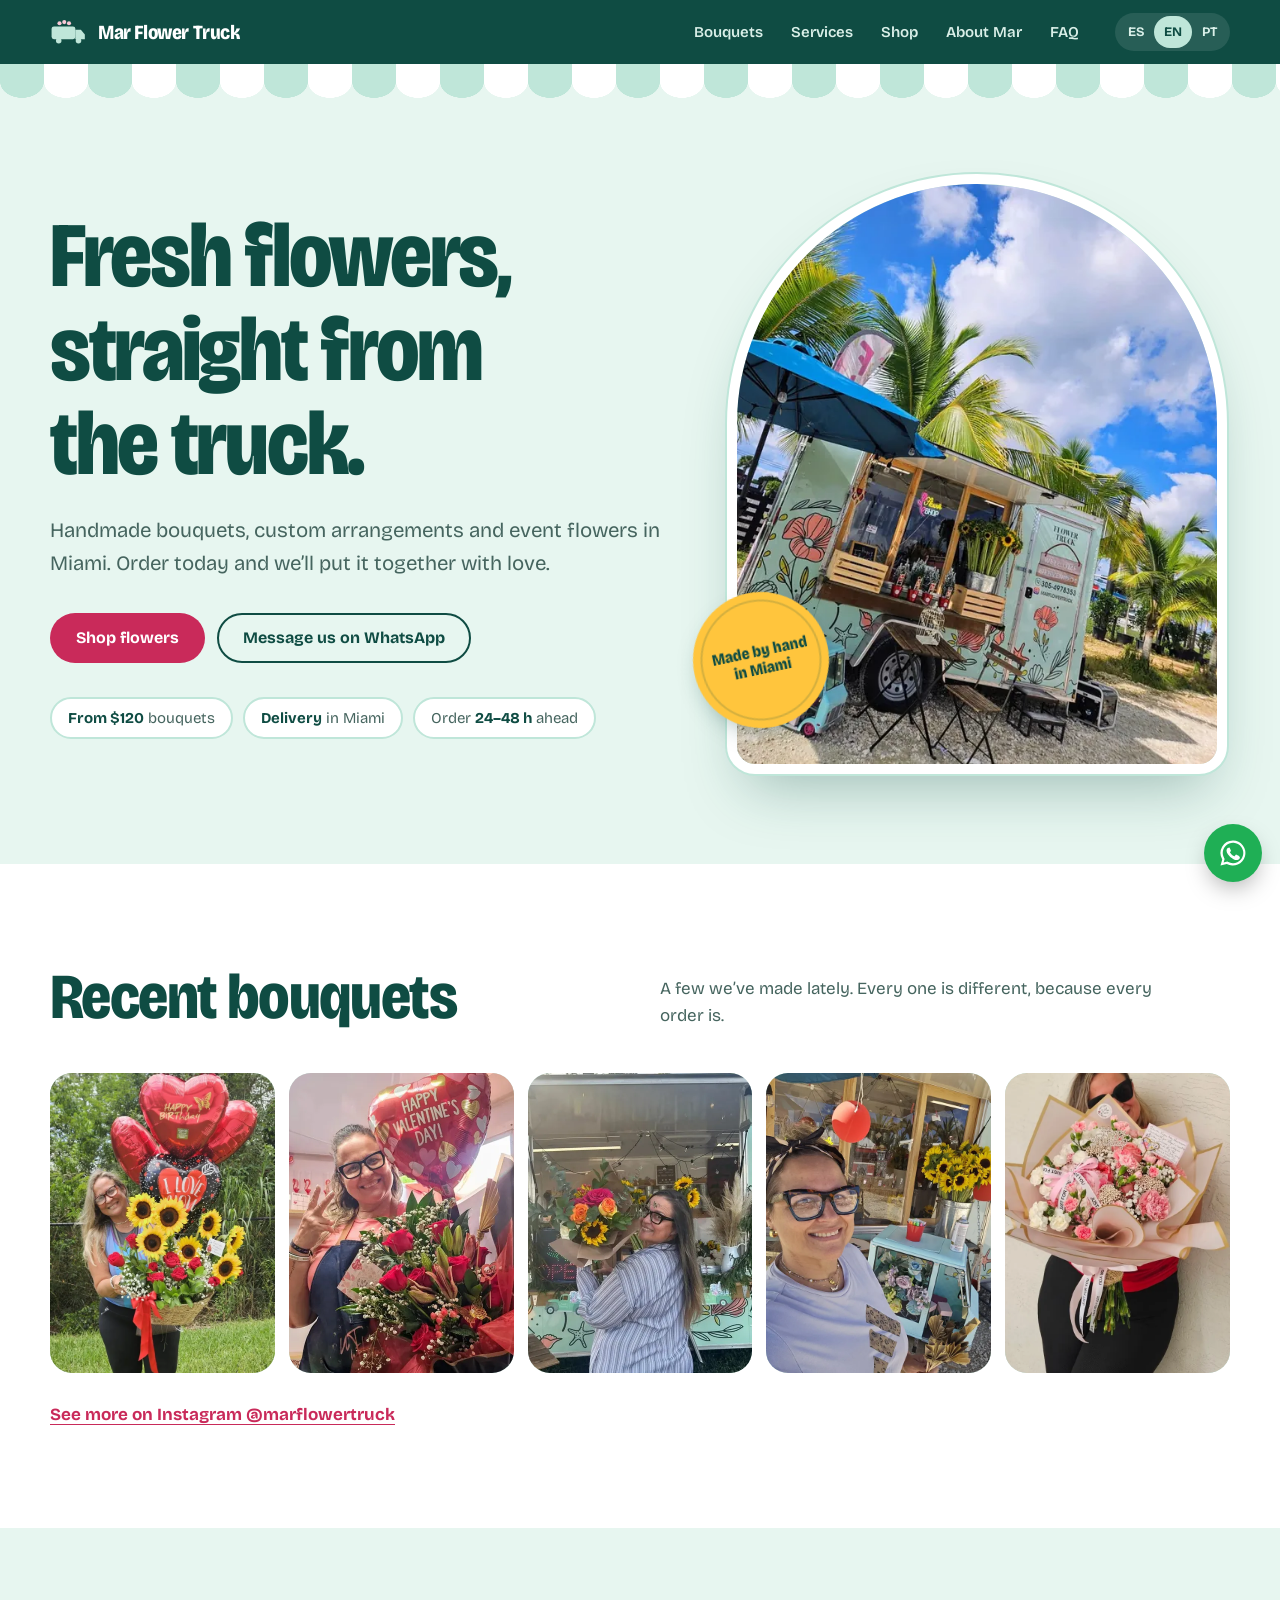
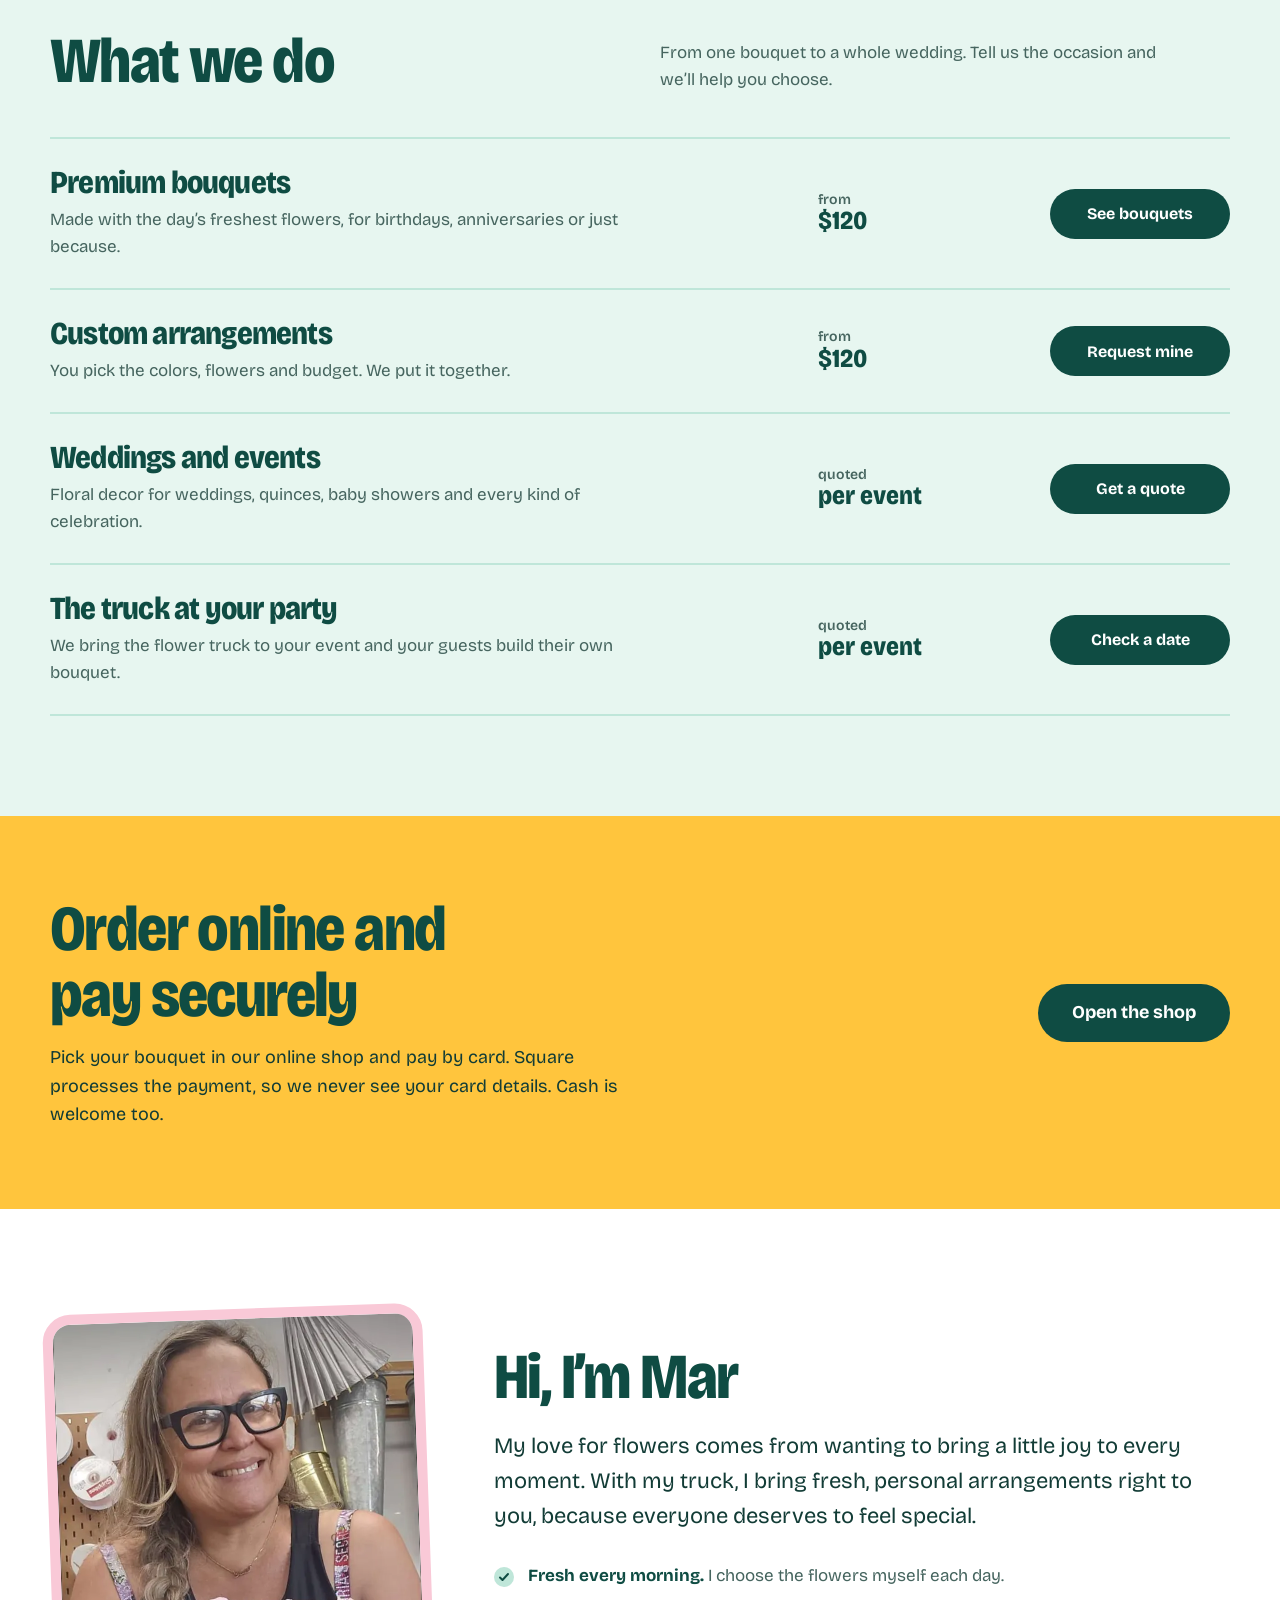
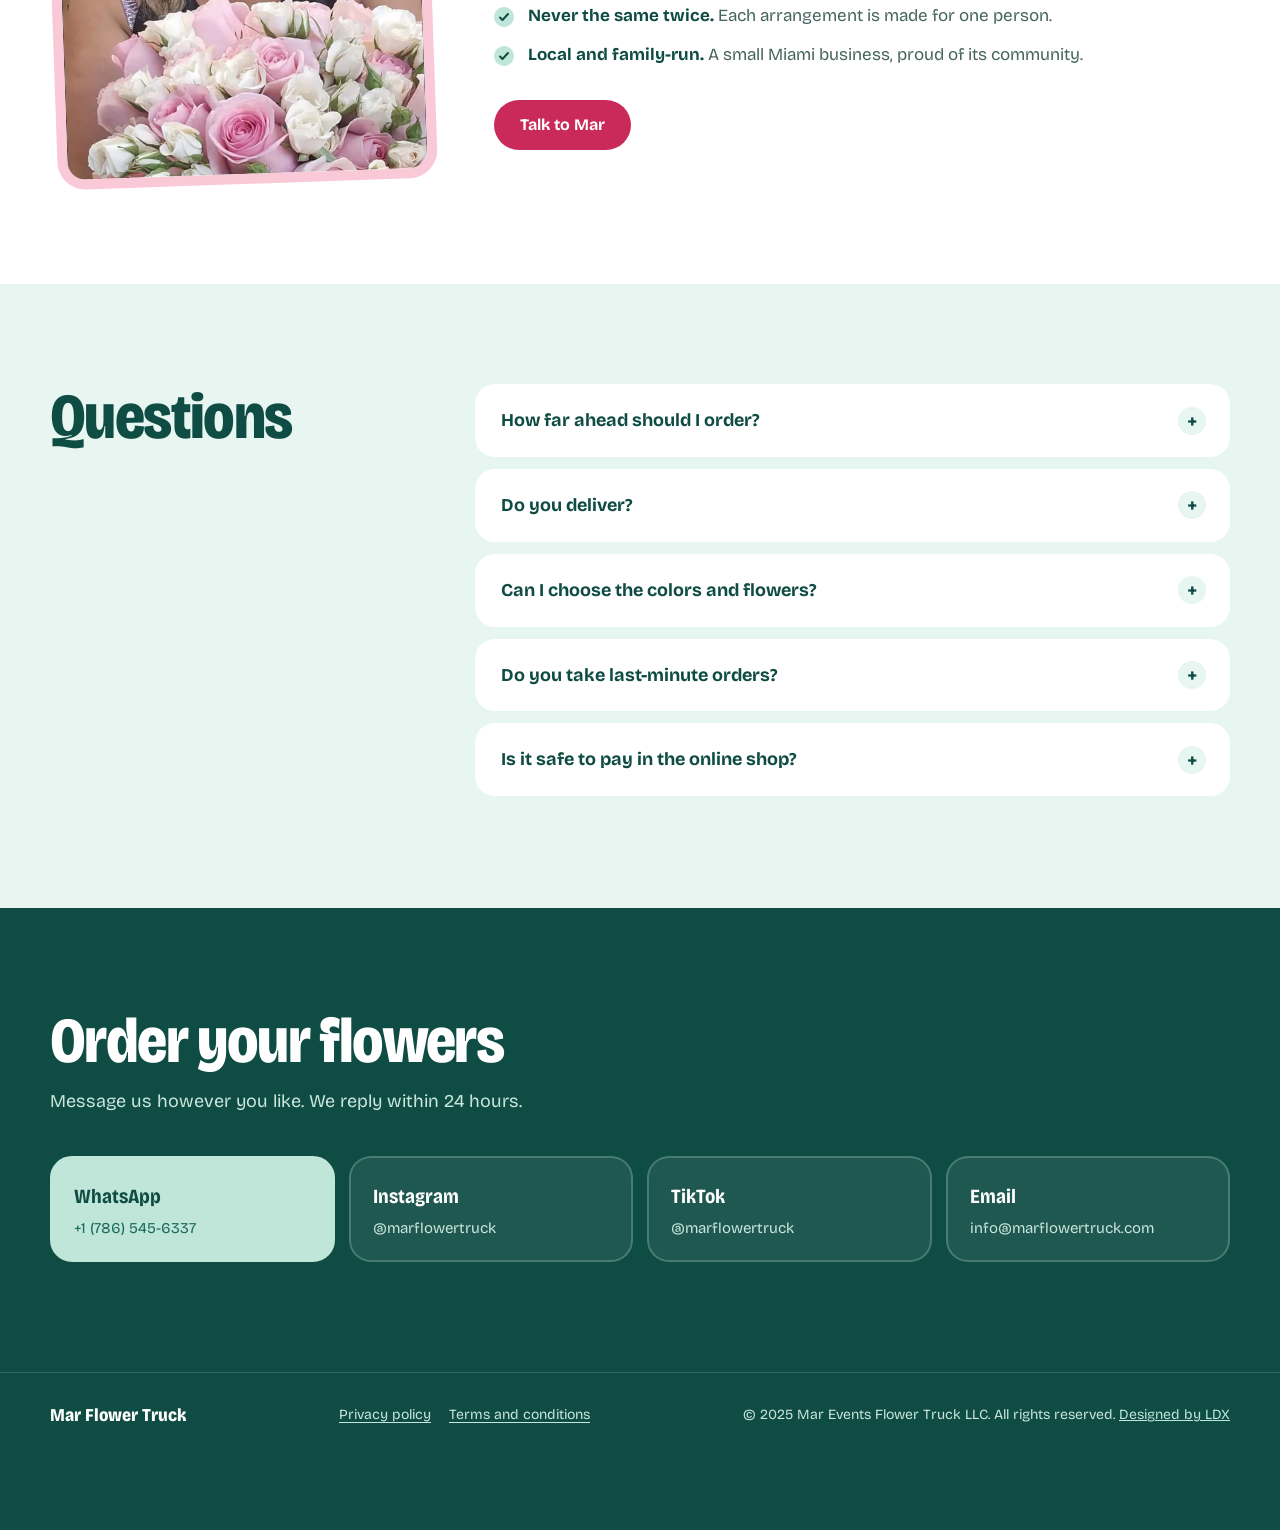
==== commit 2543df8c: "Pie: espacio para que el botón de WhatsApp no tape el texto Co-Authored-By: Claude Opus 5.5 <noreply" ====
--- a/nuevo/index.html
+++ b/nuevo/index.html
@@ -11,7 +11,7 @@
 <link rel="preconnect" href="https://fonts.googleapis.com">
 <link rel="preconnect" href="https://fonts.gstatic.com" crossorigin>
 <link rel="stylesheet" href="https://fonts.googleapis.com/css2?family=Bricolage+Grotesque:opsz,wdth,wght@12..96,75..100,400..800&display=swap">
-<link rel="stylesheet" href="style.css?v=1">
+<link rel="stylesheet" href="style.css?v=2">
 <link rel="preload" as="image" href="img/truck-1000.webp" imagesrcset="img/truck-600.webp 600w, img/truck-1000.webp 1000w" imagesizes="(max-width: 860px) 90vw, 520px">
 </head>
 <body>
--- a/nuevo/style.css
+++ b/nuevo/style.css
@@ -131,7 +131,7 @@
 .channels li:first-child span{color:var(--sea-2)}
 
 /* Pie */
-.foot{background:var(--sea);color:#C9E6DD;border-top:1px solid rgba(191,230,217,.2);padding:28px 0 36px;font-size:14px}
+.foot{background:var(--sea);color:#C9E6DD;border-top:1px solid rgba(191,230,217,.2);padding:28px 0 100px;font-size:14px}
 .foot-in{display:flex;flex-wrap:wrap;gap:12px 28px;align-items:center;justify-content:space-between}
 .foot-brand{font-weight:800;color:#fff;font-size:18px;font-stretch:85%}
 .foot-legal{display:flex;gap:18px}
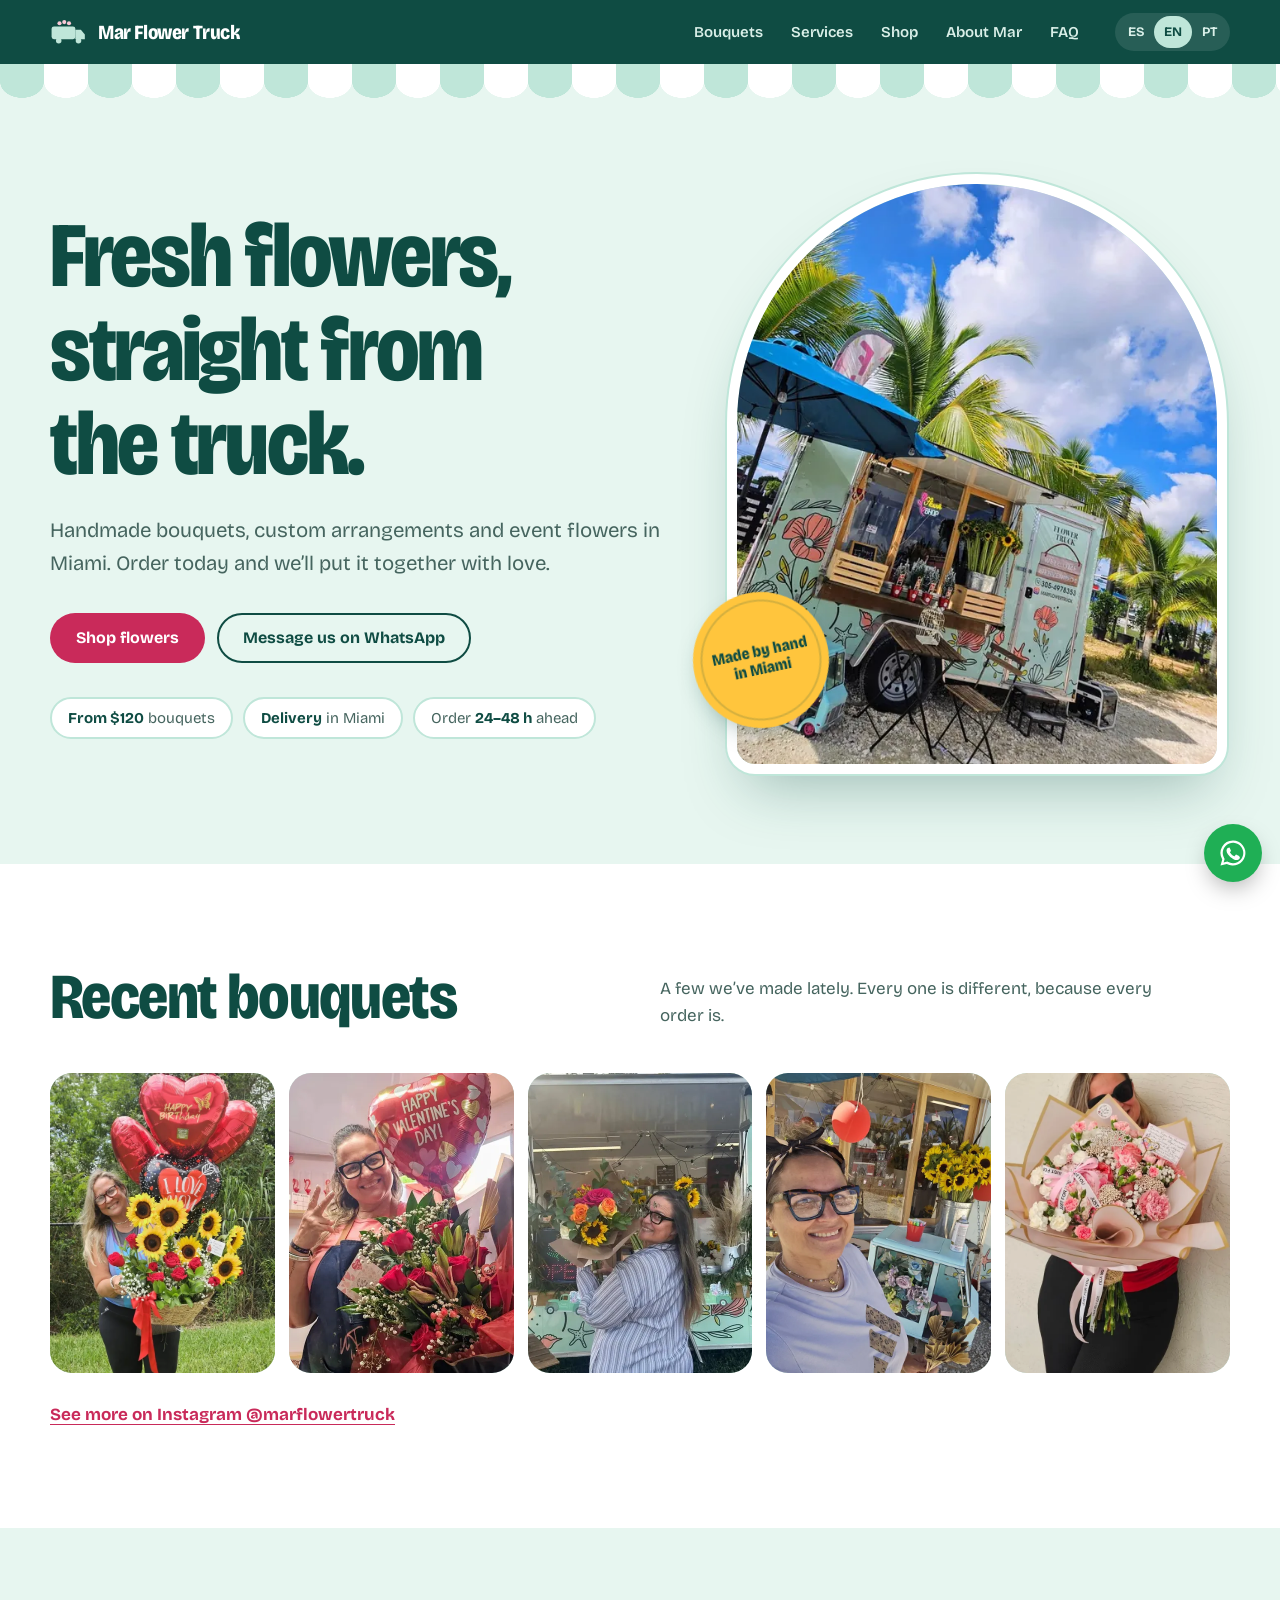
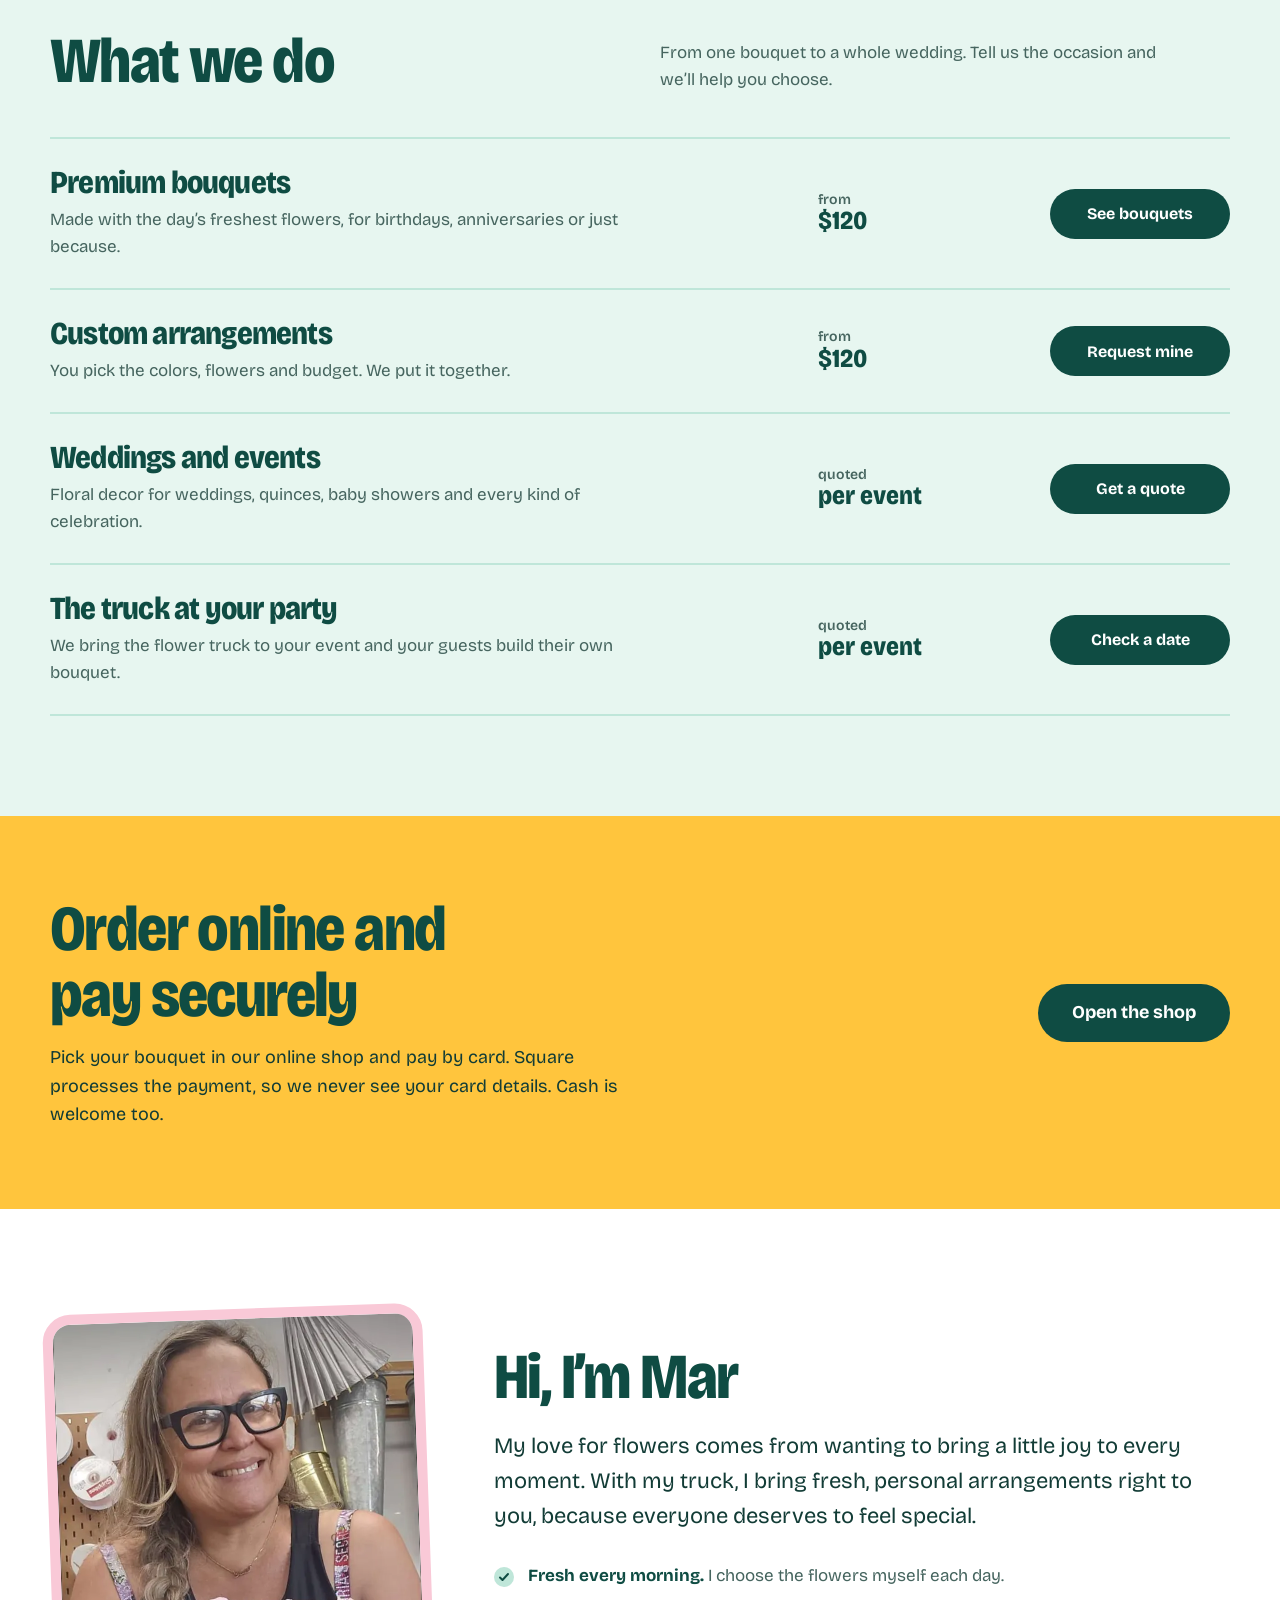
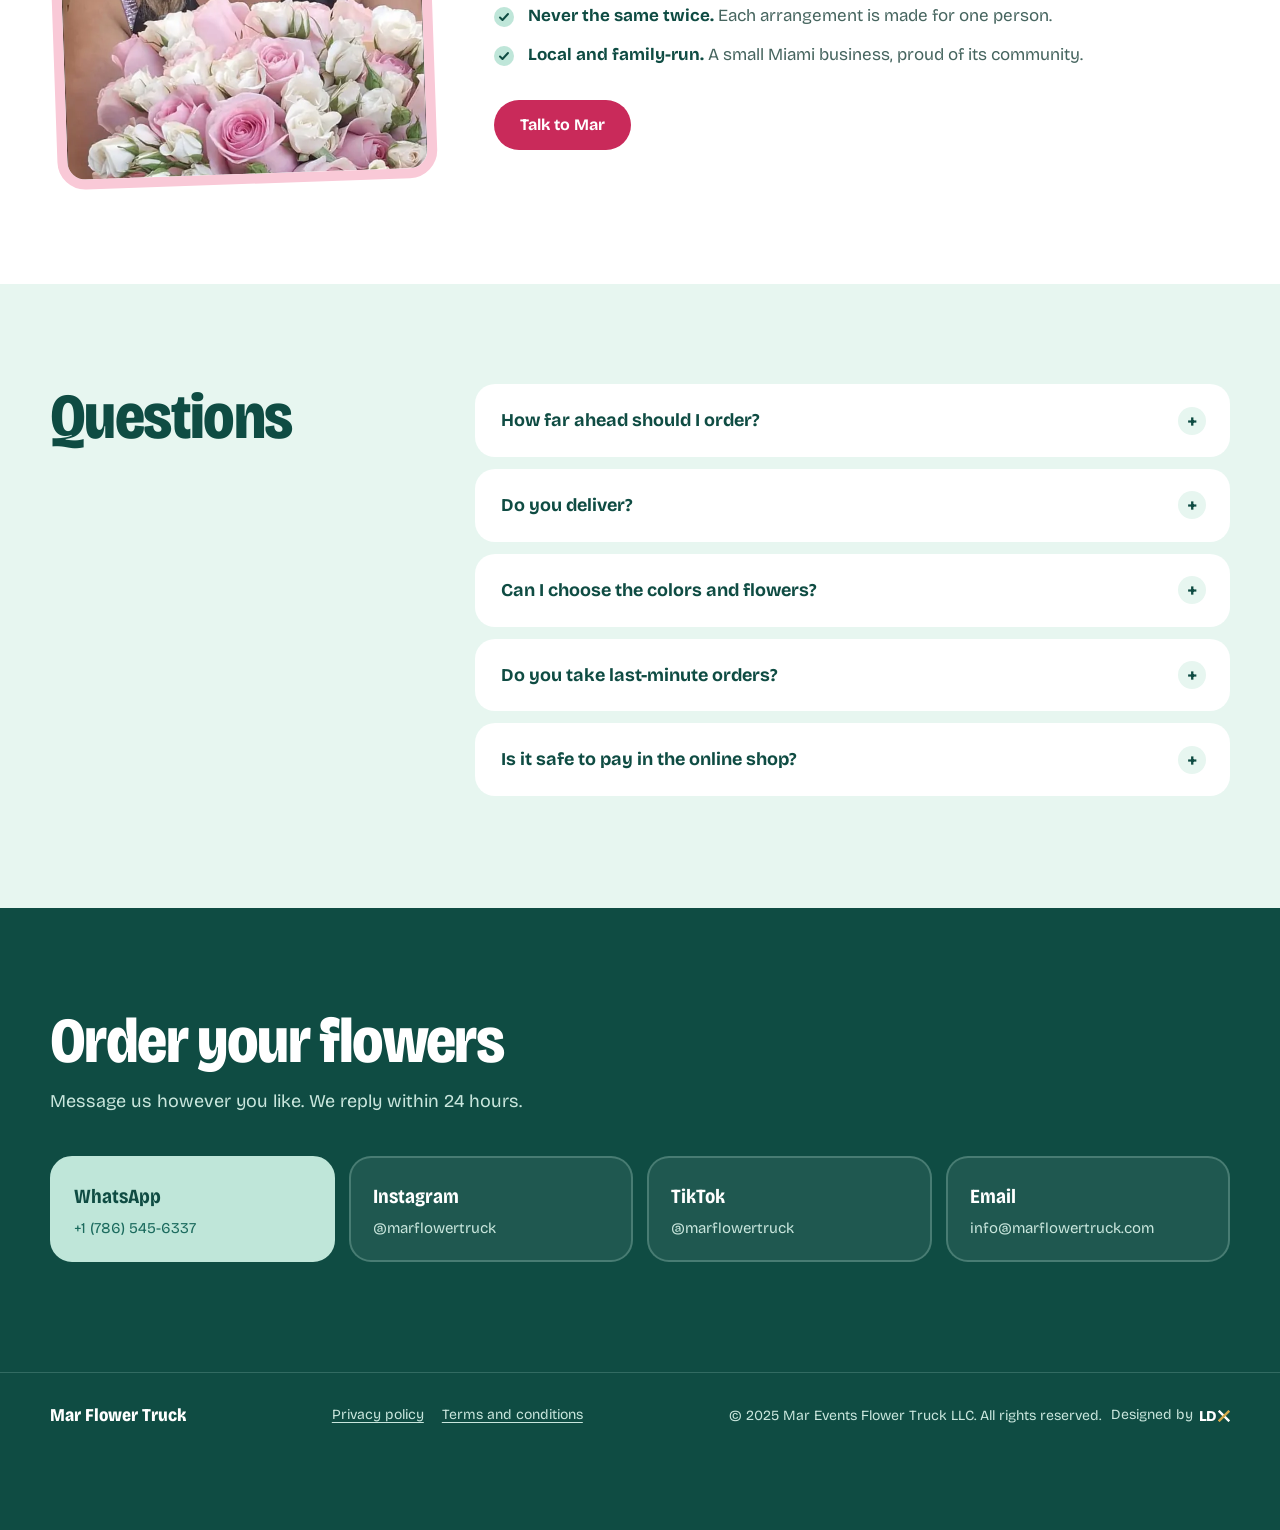
==== commit 03d72bdd: "Firma de LDX con su logo en el pie Co-Authored-By: Claude Opus 5.5 <noreply@anthropic.com> Claude-Se" ====
--- a/nuevo/index.html
+++ b/nuevo/index.html
@@ -11,7 +11,7 @@
 <link rel="preconnect" href="https://fonts.googleapis.com">
 <link rel="preconnect" href="https://fonts.gstatic.com" crossorigin>
 <link rel="stylesheet" href="https://fonts.googleapis.com/css2?family=Bricolage+Grotesque:opsz,wdth,wght@12..96,75..100,400..800&display=swap">
-<link rel="stylesheet" href="style.css?v=2">
+<link rel="stylesheet" href="style.css?v=3">
 <link rel="preload" as="image" href="img/truck-1000.webp" imagesrcset="img/truck-600.webp 600w, img/truck-1000.webp 1000w" imagesizes="(max-width: 860px) 90vw, 520px">
 </head>
 <body>
@@ -171,7 +171,7 @@
   <div class="wrap foot-in">
     <p class="foot-brand">Mar Flower Truck</p>
     <p class="foot-legal"><button type="button" data-policy="privacy" data-en="Privacy policy" data-pt="Política de privacidade">Política de privacidad</button><button type="button" data-policy="terms" data-en="Terms and conditions" data-pt="Termos e condições">Términos y condiciones</button></p>
-    <p class="foot-copy"><span data-en="© 2025 Mar Events Flower Truck LLC. All rights reserved." data-pt="© 2025 Mar Events Flower Truck LLC. Todos os direitos reservados.">© 2025 Mar Events Flower Truck LLC. Todos los derechos reservados.</span> <a href="https://ldxwebsites.com" target="_blank" rel="noopener" data-en="Designed by LDX" data-pt="Desenvolvido por LDX">Diseñado por LDX</a></p>
+    <p class="foot-copy"><span data-en="© 2025 Mar Events Flower Truck LLC. All rights reserved." data-pt="© 2025 Mar Events Flower Truck LLC. Todos os direitos reservados.">© 2025 Mar Events Flower Truck LLC. Todos los derechos reservados.</span> <a class="ldx-sig" href="https://ldxwebsites.com" target="_blank" rel="noopener" aria-label="Diseñado por LDX" data-en-aria="Designed by LDX" data-pt-aria="Desenvolvido por LDX"><span data-en="Designed by" data-pt="Desenvolvido por">Diseñado por</span> <span class="ldx-logo">LD<svg viewBox="0 0 170 170" aria-hidden="true"><line x1="22" y1="22" x2="148" y2="148" stroke="currentColor" stroke-width="34" stroke-linecap="square"/><line x1="148" y1="22" x2="22" y2="148" stroke="#D4A84B" stroke-width="34" stroke-linecap="square"/></svg></span></a></p>
   </div>
 </footer>
 
--- a/nuevo/style.css
+++ b/nuevo/style.css
@@ -136,7 +136,10 @@
 .foot-brand{font-weight:800;color:#fff;font-size:18px;font-stretch:85%}
 .foot-legal{display:flex;gap:18px}
 .foot-legal button{font:inherit;background:none;border:0;color:inherit;padding:0;cursor:pointer;text-decoration:underline;text-underline-offset:3px}
-.foot-copy a{color:var(--mint)}
+.ldx-sig{display:inline-flex;align-items:center;gap:6px;margin-left:6px;color:#C9E6DD;text-decoration:none;white-space:nowrap}
+.ldx-sig:hover{color:#fff}
+.ldx-logo{display:inline-flex;align-items:center;gap:1px;font-weight:800;letter-spacing:-.02em;color:#fff;font-size:15px}
+.ldx-logo svg{width:12px;height:12px;display:block}
 
 /* WhatsApp flotante */
 .wa{position:fixed;right:18px;bottom:18px;z-index:40;width:58px;height:58px;border-radius:50%;background:#1FAF55;display:grid;place-items:center;box-shadow:0 10px 24px -6px rgba(0,0,0,.35)}
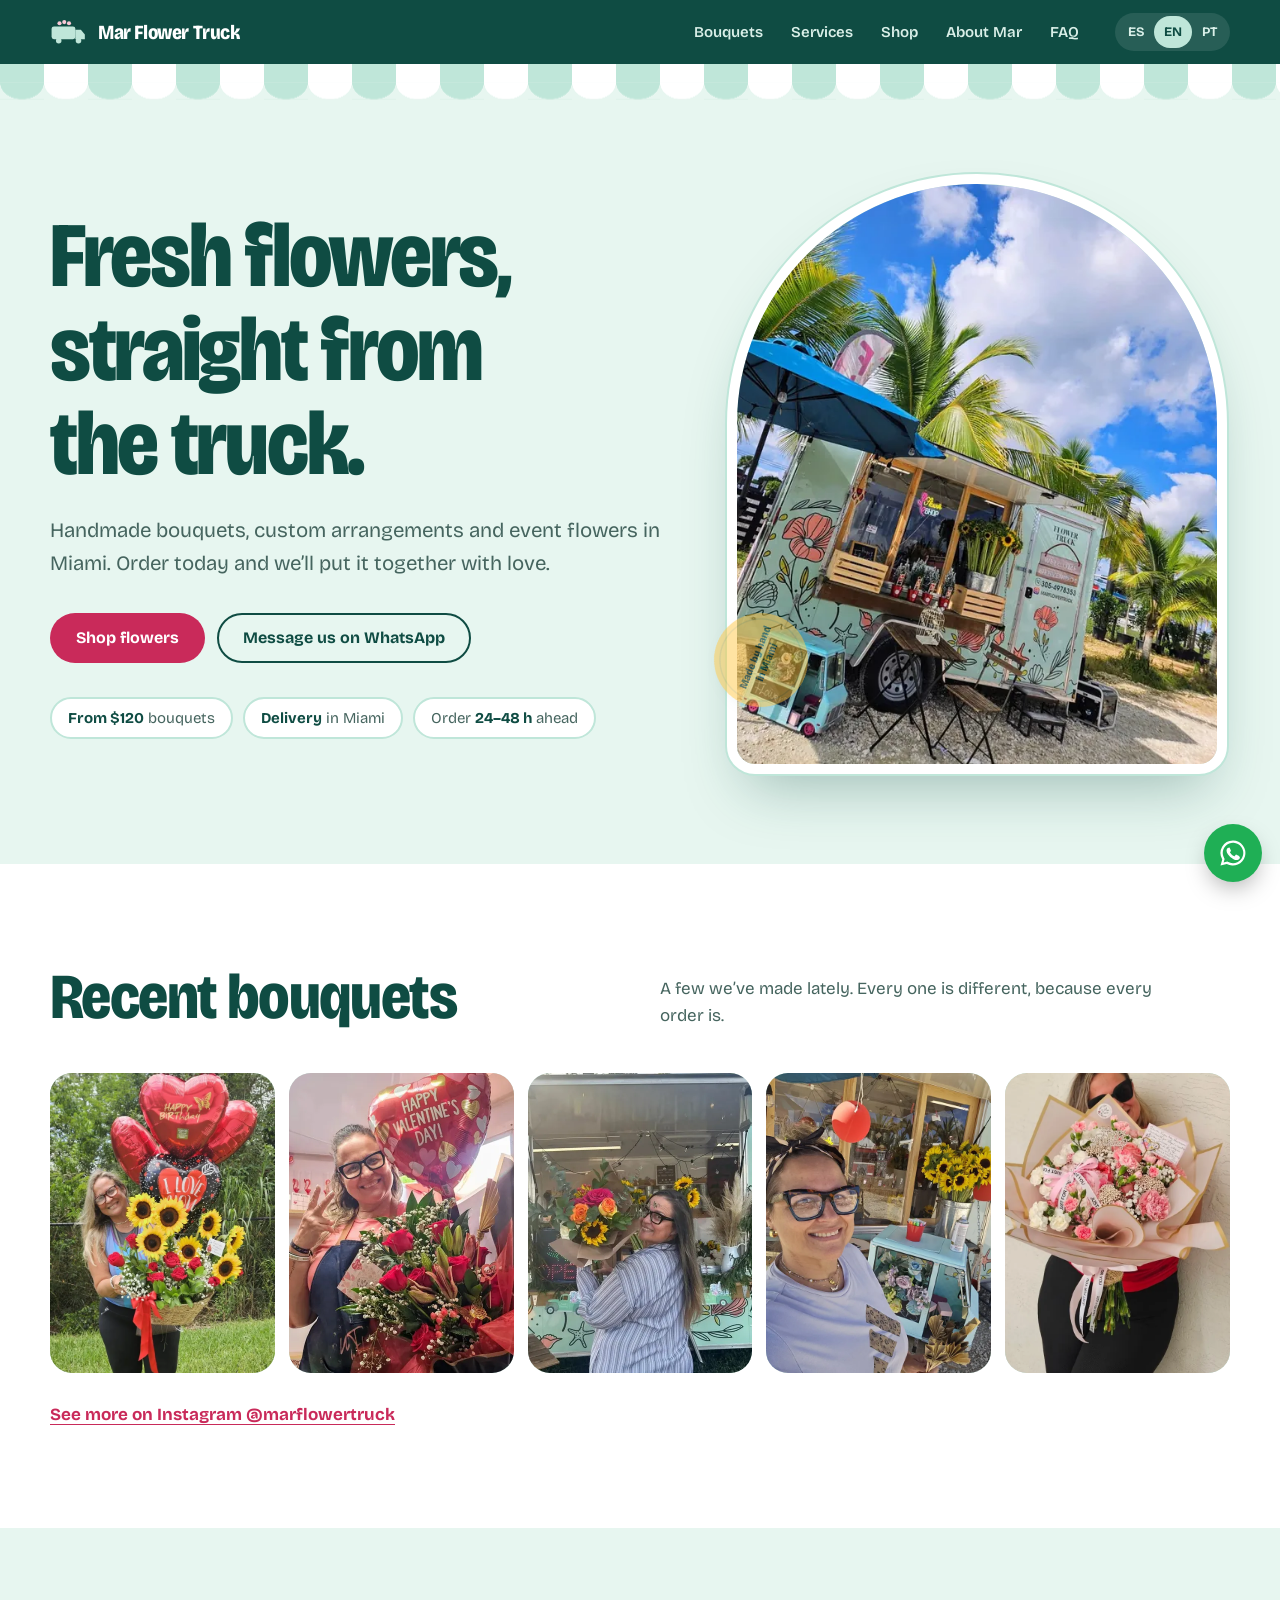
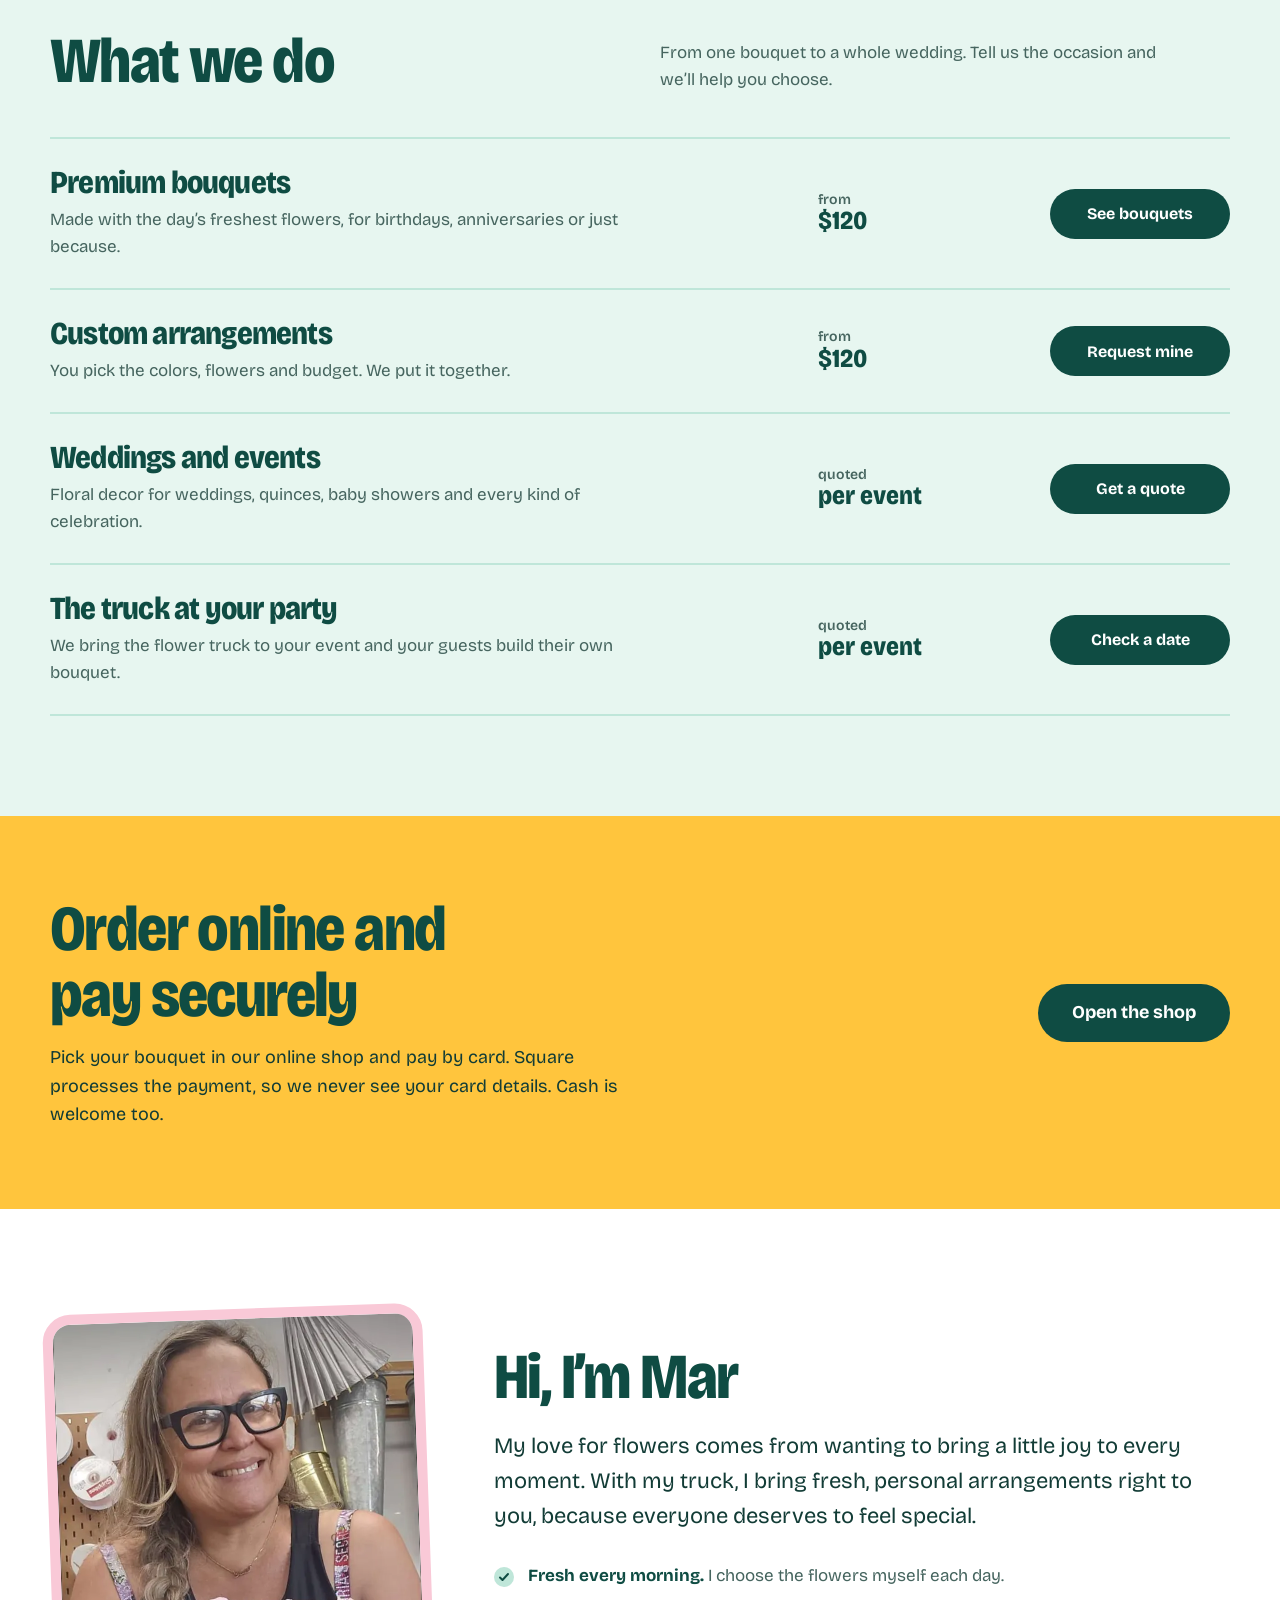
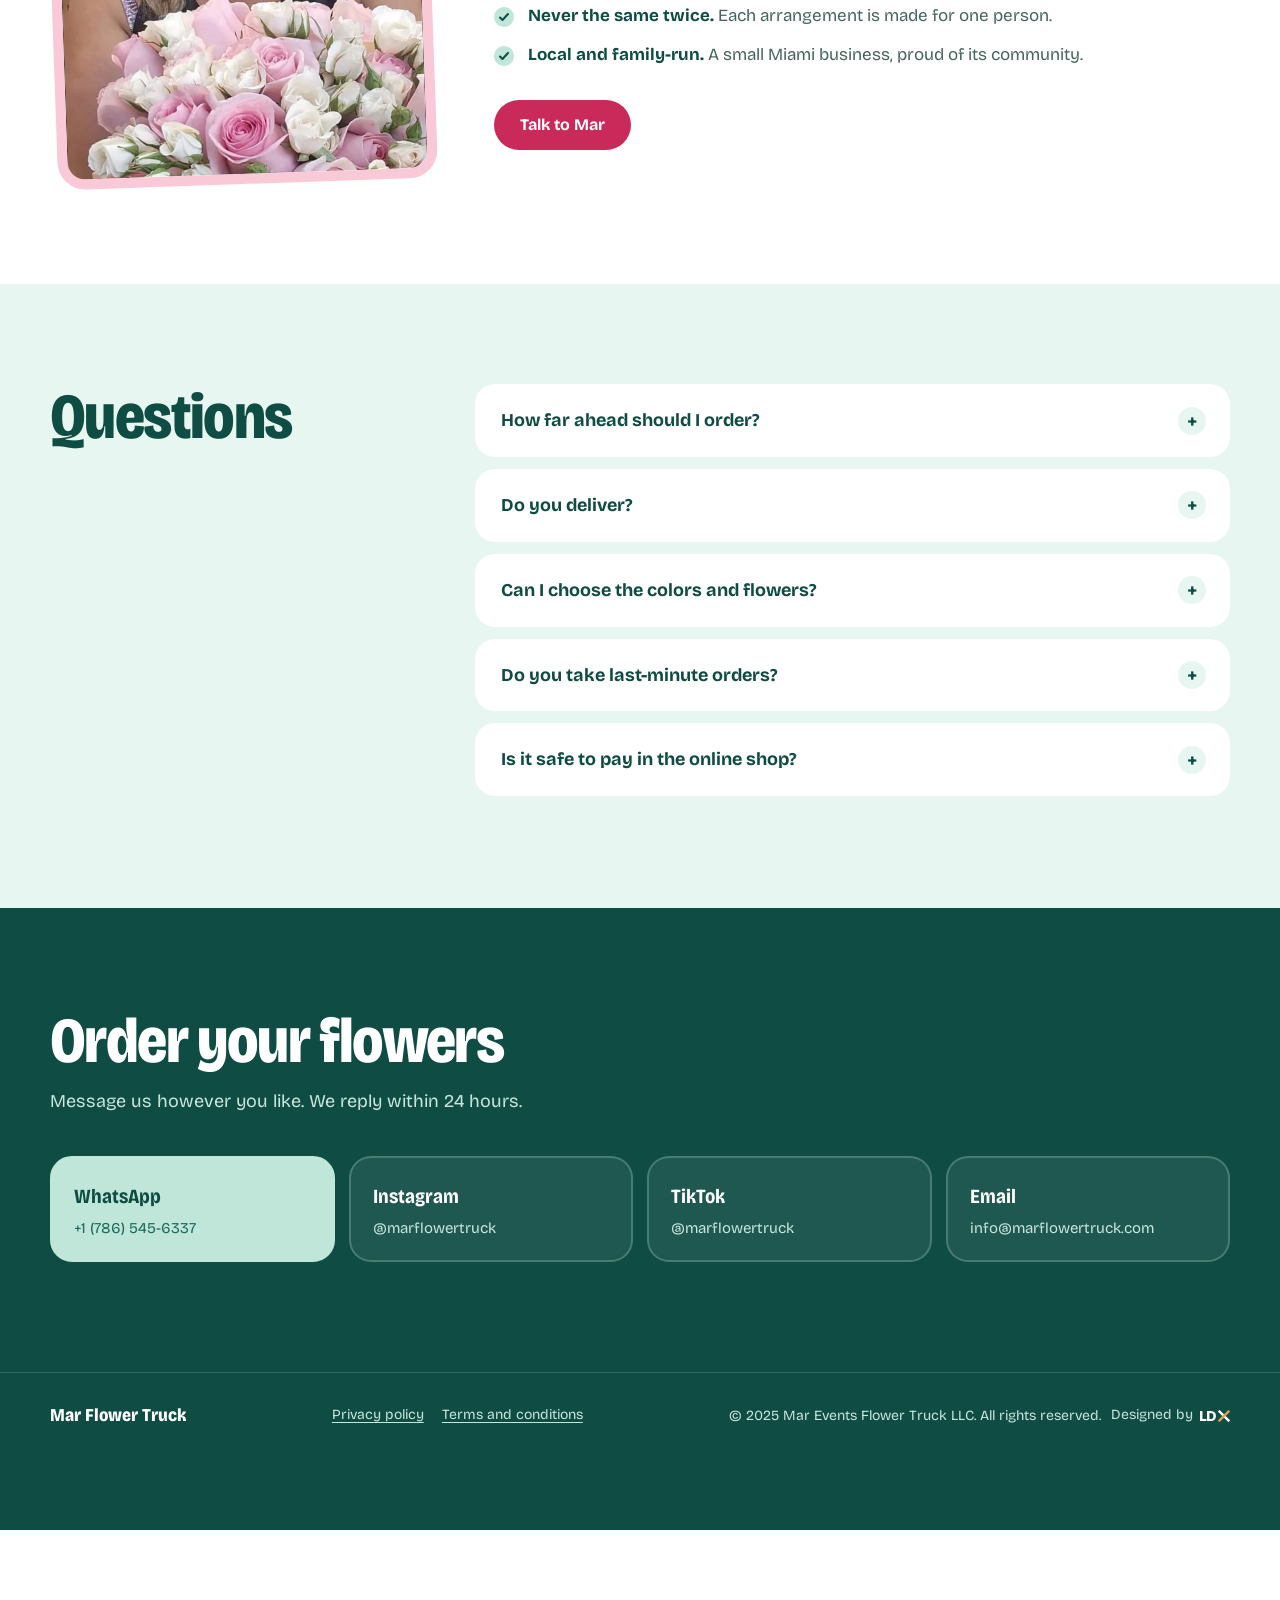
==== commit d21eb9c1: "Rediseño aprobado: pasa a la portada principal; /nuevo redirige a / Co-Authored-By: Claude Opus 5.5 " ====
--- a/nuevo/index.html
+++ b/nuevo/index.html
@@ -1,187 +1,3 @@
 <!doctype html>
-<html lang="es">
-<head>
-<meta charset="utf-8">
-<meta name="viewport" content="width=device-width, initial-scale=1">
-<meta name="robots" content="noindex, nofollow">
-<title>Mar Flower Truck · Flores frescas en Miami</title>
-<meta name="description" content="Ramos hechos a mano, arreglos personalizados y flores para eventos en Miami, directo de nuestro flower truck.">
-<meta name="theme-color" content="#0F4C43">
-<link rel="icon" href="../favicon.svg" type="image/svg+xml">
-<link rel="preconnect" href="https://fonts.googleapis.com">
-<link rel="preconnect" href="https://fonts.gstatic.com" crossorigin>
-<link rel="stylesheet" href="https://fonts.googleapis.com/css2?family=Bricolage+Grotesque:opsz,wdth,wght@12..96,75..100,400..800&display=swap">
-<link rel="stylesheet" href="style.css?v=3">
-<link rel="preload" as="image" href="img/truck-1000.webp" imagesrcset="img/truck-600.webp 600w, img/truck-1000.webp 1000w" imagesizes="(max-width: 860px) 90vw, 520px">
-</head>
-<body>
-<a class="skip" href="#main" data-en="Skip to content" data-pt="Pular para o conteúdo">Saltar al contenido</a>
-
-<header class="top">
-  <div class="wrap top-in">
-    <a class="brand" href="#main" aria-label="Mar Flower Truck">
-      <svg class="brand-ic" viewBox="0 0 48 32" aria-hidden="true"><rect x="2" y="9" width="30" height="16" rx="3"/><path d="M32 13h7l5 6v6H32z"/><circle cx="11" cy="27" r="3.5"/><circle cx="36" cy="27" r="3.5"/><circle cx="12" cy="5" r="2.6"/><circle cx="18" cy="3.5" r="2.6"/><circle cx="24" cy="5" r="2.6"/></svg>
-      <span>Mar Flower Truck</span>
-    </a>
-    <nav class="menu" aria-label="Menú" data-en-aria="Menu" data-pt-aria="Menu">
-      <a href="#ramos" data-en="Bouquets" data-pt="Buquês">Ramos</a>
-      <a href="#servicios" data-en="Services" data-pt="Serviços">Servicios</a>
-      <a href="#tienda" data-en="Shop" data-pt="Loja">Tienda</a>
-      <a href="#mar" data-en="About Mar" data-pt="Sobre a Mar">Sobre Mar</a>
-      <a href="#preguntas" data-en="FAQ" data-pt="Perguntas">Preguntas</a>
-    </nav>
-    <div class="langs" role="group" aria-label="Idioma" data-en-aria="Language" data-pt-aria="Idioma">
-      <button type="button" data-set-lang="es" aria-pressed="true">ES</button>
-      <button type="button" data-set-lang="en" aria-pressed="false">EN</button>
-      <button type="button" data-set-lang="pt" aria-pressed="false">PT</button>
-    </div>
-  </div>
-  <div class="awning" aria-hidden="true"></div>
-</header>
-
-<main id="main">
-
-<section class="hero">
-  <div class="wrap hero-in">
-    <div class="hero-txt">
-      <h1 data-en="Fresh flowers, straight from the truck." data-pt="Flores frescas, direto do truck.">Flores frescas, directo del truck.</h1>
-      <p class="lead" data-en="Handmade bouquets, custom arrangements and event flowers in Miami. Order today and we’ll put it together with love." data-pt="Buquês feitos à mão, arranjos do seu jeito e flores para eventos em Miami. Peça hoje e montamos com carinho.">Ramos hechos a mano, arreglos a tu gusto y flores para tus eventos en Miami. Pide hoy y te lo preparamos con cariño.</p>
-      <div class="ctas">
-        <a class="btn btn-pink" href="https://mar-flower-truck.square.site" target="_blank" rel="noopener" data-en="Shop flowers" data-pt="Ver a loja">Ver la tienda</a>
-        <a class="btn btn-line" href="https://wa.me/17865456337?text=Hola%20Mar%2C%20me%20interesa%20ordenar%20flores" target="_blank" rel="noopener" data-en="Message us on WhatsApp" data-pt="Falar no WhatsApp">Escribir por WhatsApp</a>
-      </div>
-      <ul class="facts">
-        <li data-en-html="<b>From $120</b> bouquets" data-pt-html="Buquês <b>a partir de $120</b>">Ramos <b>desde $120</b></li>
-        <li data-en-html="<b>Delivery</b> in Miami" data-pt-html="<b>Entrega</b> em Miami"><b>Entrega</b> en Miami</li>
-        <li data-en-html="Order <b>24–48 h</b> ahead" data-pt-html="Peça com <b>24–48 h</b>">Pide con <b>24–48 h</b></li>
-      </ul>
-    </div>
-    <figure class="hero-pic">
-      <div class="window">
-        <img src="img/truck-1000.webp" srcset="img/truck-600.webp 600w, img/truck-1000.webp 1000w" sizes="(max-width: 860px) 90vw, 520px" width="1000" height="1170" alt="El flower truck color menta de Mar, con flores pintadas a mano, bajo las palmeras" data-en-alt="Mar’s mint flower truck with hand-painted flowers, under the palm trees" data-pt-alt="O flower truck verde-menta da Mar, com flores pintadas à mão, sob as palmeiras">
-      </div>
-      <p class="sticker" data-en-html="Made by hand<br>in Miami" data-pt-html="Feito à mão<br>em Miami">Hecho a mano<br>en Miami</p>
-    </figure>
-  </div>
-</section>
-
-<section id="ramos" class="sec">
-  <div class="wrap">
-    <div class="head">
-      <h2 data-en="Recent bouquets" data-pt="Buquês recentes">Ramos recientes</h2>
-      <p data-en="A few we’ve made lately. Every one is different, because every order is." data-pt="Alguns que fizemos ultimamente. Cada um é diferente, porque cada pedido é.">Algunos de los que hemos hecho últimamente. Ninguno se repite, porque ningún pedido es igual.</p>
-    </div>
-    <div class="grid" tabindex="0" role="group" aria-label="Fotos de ramos" data-en-aria="Bouquet photos" data-pt-aria="Fotos de buquês">
-      <figure class="g"><img loading="lazy" src="img/f1-600.webp" srcset="img/f1-600.webp 600w, img/f1-1000.webp 1000w" sizes="(max-width: 860px) 62vw, 230px" width="600" height="857" alt="Ramo de girasoles y rosas rojas con globos de cumpleaños" data-en-alt="Sunflower and red rose bouquet with birthday balloons" data-pt-alt="Buquê de girassóis e rosas vermelhas com balões de aniversário"></figure>
-      <figure class="g"><img loading="lazy" src="img/f2-600.webp" srcset="img/f2-600.webp 600w, img/f2-1000.webp 1000w" sizes="(max-width: 860px) 62vw, 230px" width="600" height="600" alt="Mar con un ramo de rosas rojas y un globo de San Valentín" data-en-alt="Mar holding a red rose bouquet and a Valentine’s balloon" data-pt-alt="Mar com um buquê de rosas vermelhas e um balão de Dia dos Namorados"></figure>
-      <figure class="g"><img loading="lazy" src="img/f4-600.webp" srcset="img/f4-600.webp 600w, img/f4-1000.webp 1000w" sizes="(max-width: 860px) 62vw, 230px" width="600" height="600" alt="Mar frente al truck con un ramo de rosas naranjas y girasoles" data-en-alt="Mar at the truck with a bouquet of orange roses and sunflowers" data-pt-alt="Mar em frente ao truck com um buquê de rosas laranja e girassóis"></figure>
-      <figure class="g"><img loading="lazy" src="img/f3-600.webp" srcset="img/f3-600.webp 600w, img/f3-1000.webp 1000w" sizes="(max-width: 860px) 62vw, 230px" width="600" height="800" alt="Ramo grande de rosas rosadas y blancas" data-en-alt="Large bouquet of pink and white roses" data-pt-alt="Buquê grande de rosas cor-de-rosa e brancas"></figure>
-      <figure class="g"><img loading="lazy" src="img/mar-600.webp" srcset="img/mar-600.webp 600w, img/mar-1000.webp 739w" sizes="(max-width: 860px) 62vw, 230px" width="600" height="999" alt="Ramo grande de rosas rosadas y claveles envuelto en papel rosa, con mensaje" data-en-alt="Large bouquet of pink roses and carnations in pink wrapping, with a message" data-pt-alt="Buquê grande de rosas cor-de-rosa e cravos em papel rosa, com mensagem"></figure>
-    </div>
-    <a class="more" href="https://www.instagram.com/marflowertruck" target="_blank" rel="noopener" data-en="See more on Instagram @marflowertruck" data-pt="Veja mais no Instagram @marflowertruck">Mira más en Instagram @marflowertruck</a>
-  </div>
-</section>
-
-<section id="servicios" class="sec sec-mint">
-  <div class="wrap">
-    <div class="head">
-      <h2 data-en="What we do" data-pt="O que fazemos">Lo que hacemos</h2>
-      <p data-en="From one bouquet to a whole wedding. Tell us the occasion and we’ll help you choose." data-pt="De um buquê a um casamento inteiro. Conte a ocasião e ajudamos você a escolher.">Desde un ramo hasta una boda completa. Cuéntanos la ocasión y te ayudamos a elegir.</p>
-    </div>
-    <ul class="svc">
-      <li>
-        <div><h3 data-en="Premium bouquets" data-pt="Buquês premium">Ramos premium</h3><p data-en="Made with the day’s freshest flowers, for birthdays, anniversaries or just because." data-pt="Feitos com as flores mais frescas do dia, para aniversários, datas especiais ou só porque sim.">Hechos con las flores más frescas del día, para cumpleaños, aniversarios o porque sí.</p></div>
-        <p class="price" data-en-html="<small>from</small> $120" data-pt-html="<small>a partir de</small> $120"><small>desde</small> $120</p>
-        <a class="btn btn-sea" href="https://mar-flower-truck.square.site" target="_blank" rel="noopener" data-en="See bouquets" data-pt="Ver buquês">Ver ramos</a>
-      </li>
-      <li>
-        <div><h3 data-en="Custom arrangements" data-pt="Arranjos personalizados">Arreglos personalizados</h3><p data-en="You pick the colors, flowers and budget. We put it together." data-pt="Você escolhe cores, flores e orçamento. Nós montamos.">Tú eliges colores, flores y presupuesto. Nosotros lo armamos.</p></div>
-        <p class="price" data-en-html="<small>from</small> $120" data-pt-html="<small>a partir de</small> $120"><small>desde</small> $120</p>
-        <a class="btn btn-sea" href="https://wa.me/17865456337?text=Hola%20Mar%2C%20quiero%20un%20arreglo%20personalizado" target="_blank" rel="noopener" data-en="Request mine" data-pt="Pedir o meu">Pedir el mío</a>
-      </li>
-      <li>
-        <div><h3 data-en="Weddings and events" data-pt="Casamentos e eventos">Bodas y eventos</h3><p data-en="Floral decor for weddings, quinces, baby showers and every kind of celebration." data-pt="Decoração floral para casamentos, festas de quinze anos, chás de bebê e todo tipo de celebração.">Decoración floral para bodas, quinces, baby showers y cualquier celebración.</p></div>
-        <p class="price" data-en-html="<small>quoted</small> per event" data-pt-html="<small>orçamento</small> por evento"><small>cotización</small> por evento</p>
-        <a class="btn btn-sea" href="https://wa.me/17865456337?text=Hola%20Mar%2C%20quiero%20cotizar%20flores%20para%20un%20evento" target="_blank" rel="noopener" data-en="Get a quote" data-pt="Pedir orçamento">Pedir cotización</a>
-      </li>
-      <li class="svc-truck">
-        <div><h3 data-en="The truck at your party" data-pt="O truck na sua festa">El truck en tu fiesta</h3><p data-en="We bring the flower truck to your event and your guests build their own bouquet." data-pt="Levamos o flower truck ao seu evento e seus convidados montam o próprio buquê.">Llevamos el flower truck a tu evento y tus invitados arman su propio ramo.</p></div>
-        <p class="price" data-en-html="<small>quoted</small> per event" data-pt-html="<small>orçamento</small> por evento"><small>cotización</small> por evento</p>
-        <a class="btn btn-sea" href="https://wa.me/17865456337?text=Hola%20Mar%2C%20quiero%20el%20flower%20truck%20en%20mi%20evento" target="_blank" rel="noopener" data-en="Check a date" data-pt="Consultar data">Consultar fecha</a>
-      </li>
-    </ul>
-  </div>
-</section>
-
-<section id="tienda" class="shop">
-  <div class="wrap shop-in">
-    <div>
-      <h2 data-en="Order online and pay securely" data-pt="Peça online e pague com segurança">Pide en línea y paga seguro</h2>
-      <p data-en="Pick your bouquet in our online shop and pay by card. Square processes the payment, so we never see your card details. Cash is welcome too." data-pt="Escolha seu buquê na nossa loja online e pague com cartão. O Square processa o pagamento, então nunca vemos os dados do seu cartão. Também aceitamos dinheiro.">Elige tu ramo en nuestra tienda en línea y paga con tarjeta. Square procesa el pago, así que nunca vemos los datos de tu tarjeta. También aceptamos efectivo.</p>
-    </div>
-    <a class="btn btn-sea btn-lg" href="https://mar-flower-truck.square.site" target="_blank" rel="noopener" data-en="Open the shop" data-pt="Abrir a loja">Abrir la tienda</a>
-  </div>
-</section>
-
-<section id="mar" class="sec">
-  <div class="wrap about">
-    <figure class="about-pic"><img src="img/f5-600.webp" srcset="img/f5-600.webp 600w, img/f5-1000.webp 945w" sizes="(max-width: 860px) 80vw, 380px" width="600" height="1300" alt="Mar sonriendo con un ramo de rosas rosadas y blancas" data-en-alt="Mar smiling with a bouquet of pink and white roses" data-pt-alt="Mar sorrindo com um buquê de rosas cor-de-rosa e brancas"></figure>
-    <div class="about-txt">
-      <h2 data-en="Hi, I’m Mar" data-pt="Oi, eu sou a Mar">Hola, soy Mar</h2>
-      <p class="big" data-en="My love for flowers comes from wanting to bring a little joy to every moment. With my truck, I bring fresh, personal arrangements right to you, because everyone deserves to feel special." data-pt="Meu amor pelas flores vem da vontade de levar um pouco de alegria a cada momento. Com meu truck, levo arranjos frescos e personalizados até você, porque todo mundo merece se sentir especial.">Mi amor por las flores nace de querer llevar alegría a cada momento. Con mi truck te llevo arreglos frescos y personalizados, porque todos merecemos sentirnos especiales.</p>
-      <ul class="ticks">
-        <li data-en-html="<b>Fresh every morning.</b> I choose the flowers myself each day." data-pt-html="<b>Frescas toda manhã.</b> Eu mesma escolho as flores todos os dias."><b>Frescas cada mañana.</b> Yo misma escojo las flores cada día.</li>
-        <li data-en-html="<b>Never the same twice.</b> Each arrangement is made for one person." data-pt-html="<b>Nunca igual.</b> Cada arranjo é feito para uma pessoa."><b>Nunca iguales.</b> Cada arreglo se hace para una persona.</li>
-        <li data-en-html="<b>Local and family-run.</b> A small Miami business, proud of its community." data-pt-html="<b>Local e familiar.</b> Um pequeno negócio de Miami, orgulhoso da sua comunidade."><b>Local y familiar.</b> Un negocio pequeño de Miami, orgulloso de su comunidad.</li>
-      </ul>
-      <a class="btn btn-pink" href="https://wa.me/17865456337?text=Hola%20Mar" target="_blank" rel="noopener" data-en="Talk to Mar" data-pt="Falar com a Mar">Hablar con Mar</a>
-    </div>
-  </div>
-</section>
-
-<section id="preguntas" class="sec sec-mint">
-  <div class="wrap faq-wrap">
-    <h2 data-en="Questions" data-pt="Perguntas">Preguntas</h2>
-    <div class="faq">
-      <details><summary data-en="How far ahead should I order?" data-pt="Com quanta antecedência devo pedir?">¿Con cuánta anticipación debo pedir?</summary><p data-en="For regular orders, 24 to 48 hours is enough. For weddings and large events, reach out 2 to 4 weeks ahead." data-pt="Para pedidos normais, 24 a 48 horas bastam. Para casamentos e grandes eventos, fale conosco com 2 a 4 semanas de antecedência.">Para pedidos normales, con 24 a 48 horas basta. Para bodas y eventos grandes, escríbenos con 2 a 4 semanas de anticipación.</p></details>
-      <details><summary data-en="Do you deliver?" data-pt="Vocês fazem entrega?">¿Hacen entregas a domicilio?</summary><p data-en="Yes, in the local area. Message us to confirm your zone and the delivery cost." data-pt="Sim, na região local. Fale conosco para confirmar sua região e o custo da entrega.">Sí, en el área local. Escríbenos para confirmar tu zona y el costo de envío.</p></details>
-      <details><summary data-en="Can I choose the colors and flowers?" data-pt="Posso escolher as cores e flores?">¿Puedo elegir los colores y las flores?</summary><p data-en="Of course. Send us your preferences on WhatsApp and we’ll suggest an arrangement." data-pt="Claro. Mande suas preferências pelo WhatsApp e sugerimos um arranjo.">Claro. Mándanos tus preferencias por WhatsApp y te proponemos un arreglo.</p></details>
-      <details><summary data-en="Do you take last-minute orders?" data-pt="Aceitam pedidos de última hora?">¿Aceptan pedidos de último minuto?</summary><p data-en="We always try. Message us on WhatsApp as soon as you can and we’ll do our best." data-pt="Sempre tentamos. Fale conosco pelo WhatsApp o quanto antes e faremos o possível.">Siempre lo intentamos. Escríbenos por WhatsApp lo antes posible y haremos todo por ayudarte.</p></details>
-      <details><summary data-en="Is it safe to pay in the online shop?" data-pt="É seguro pagar na loja online?">¿Es seguro pagar en la tienda en línea?</summary><p data-en="Yes. Payments are processed by Square, and we never see your card information." data-pt="Sim. Os pagamentos são processados pelo Square e nunca vemos as informações do seu cartão.">Sí. Los pagos los procesa Square y nosotros nunca vemos la información de tu tarjeta.</p></details>
-    </div>
-  </div>
-</section>
-
-<section id="contacto" class="contact">
-  <div class="wrap contact-in">
-    <h2 data-en="Order your flowers" data-pt="Peça suas flores">Pide tus flores</h2>
-    <p data-en="Message us however you like. We reply within 24 hours." data-pt="Fale conosco como preferir. Respondemos em até 24 horas.">Escríbenos por donde prefieras. Te respondemos en menos de 24 horas.</p>
-    <ul class="channels">
-      <li><a href="https://wa.me/17865456337?text=Hola%20Mar%2C%20me%20interesa%20ordenar%20flores" target="_blank" rel="noopener"><b>WhatsApp</b><span>+1 (786) 545-6337</span></a></li>
-      <li><a href="https://www.instagram.com/marflowertruck" target="_blank" rel="noopener"><b>Instagram</b><span>@marflowertruck</span></a></li>
-      <li><a href="https://www.tiktok.com/@marflowertruck" target="_blank" rel="noopener"><b>TikTok</b><span>@marflowertruck</span></a></li>
-      <li><a href="mailto:info@marflowertruck.com"><b data-en="Email" data-pt="E-mail">Correo</b><span>info@marflowertruck.com</span></a></li>
-    </ul>
-  </div>
-</section>
-
-</main>
-
-<footer class="foot">
-  <div class="wrap foot-in">
-    <p class="foot-brand">Mar Flower Truck</p>
-    <p class="foot-legal"><button type="button" data-policy="privacy" data-en="Privacy policy" data-pt="Política de privacidade">Política de privacidad</button><button type="button" data-policy="terms" data-en="Terms and conditions" data-pt="Termos e condições">Términos y condiciones</button></p>
-    <p class="foot-copy"><span data-en="© 2025 Mar Events Flower Truck LLC. All rights reserved." data-pt="© 2025 Mar Events Flower Truck LLC. Todos os direitos reservados.">© 2025 Mar Events Flower Truck LLC. Todos los derechos reservados.</span> <a class="ldx-sig" href="https://ldxwebsites.com" target="_blank" rel="noopener" aria-label="Diseñado por LDX" data-en-aria="Designed by LDX" data-pt-aria="Desenvolvido por LDX"><span data-en="Designed by" data-pt="Desenvolvido por">Diseñado por</span> <span class="ldx-logo">LD<svg viewBox="0 0 170 170" aria-hidden="true"><line x1="22" y1="22" x2="148" y2="148" stroke="currentColor" stroke-width="34" stroke-linecap="square"/><line x1="148" y1="22" x2="22" y2="148" stroke="#D4A84B" stroke-width="34" stroke-linecap="square"/></svg></span></a></p>
-  </div>
-</footer>
-
-<a class="wa" href="https://wa.me/17865456337?text=Hola%20Mar%2C%20me%20interesa%20ordenar%20flores" target="_blank" rel="noopener" aria-label="Escribir por WhatsApp" data-en-aria="Message us on WhatsApp" data-pt-aria="Falar no WhatsApp"><svg viewBox="0 0 24 24" aria-hidden="true"><path d="M12 2a10 10 0 0 0-8.6 15.1L2 22l5-1.3A10 10 0 1 0 12 2Zm0 18.2a8.2 8.2 0 0 1-4.2-1.2l-.3-.2-3 .8.8-2.9-.2-.3A8.2 8.2 0 1 1 12 20.2Zm4.5-6.1c-.2-.1-1.5-.7-1.7-.8-.2-.1-.4-.1-.6.1l-.8 1c-.1.2-.3.2-.5.1a6.7 6.7 0 0 1-3.3-2.9c-.3-.4.2-.4.7-1.3.1-.2 0-.3 0-.4l-.8-1.8c-.2-.5-.4-.4-.6-.4h-.5a1 1 0 0 0-.7.3 3 3 0 0 0-.9 2.2 5.2 5.2 0 0 0 1.1 2.7 11.8 11.8 0 0 0 4.5 4c1.7.7 2.3.8 3.2.6.5-.1 1.5-.6 1.7-1.2.2-.6.2-1.1.2-1.2-.1-.1-.3-.2-.5-.3Z"/></svg></a>
-
-<dialog class="policy" id="policy" aria-labelledby="policyBody">
-  <form method="dialog"><button class="policy-x" aria-label="Cerrar" data-en-aria="Close" data-pt-aria="Fechar">×</button></form>
-  <div id="policyBody"></div>
-</dialog>
-
-<script src="app.js?v=1"></script>
-</body>
-</html>
+<html lang="es"><head><meta charset="utf-8"><meta name="robots" content="noindex"><meta http-equiv="refresh" content="0; url=/"><link rel="canonical" href="https://www.marflowertruck.com/"><title>Mar Flower Truck</title></head>
+<body><p><a href="/">Ir a Mar Flower Truck</a></p></body></html>
